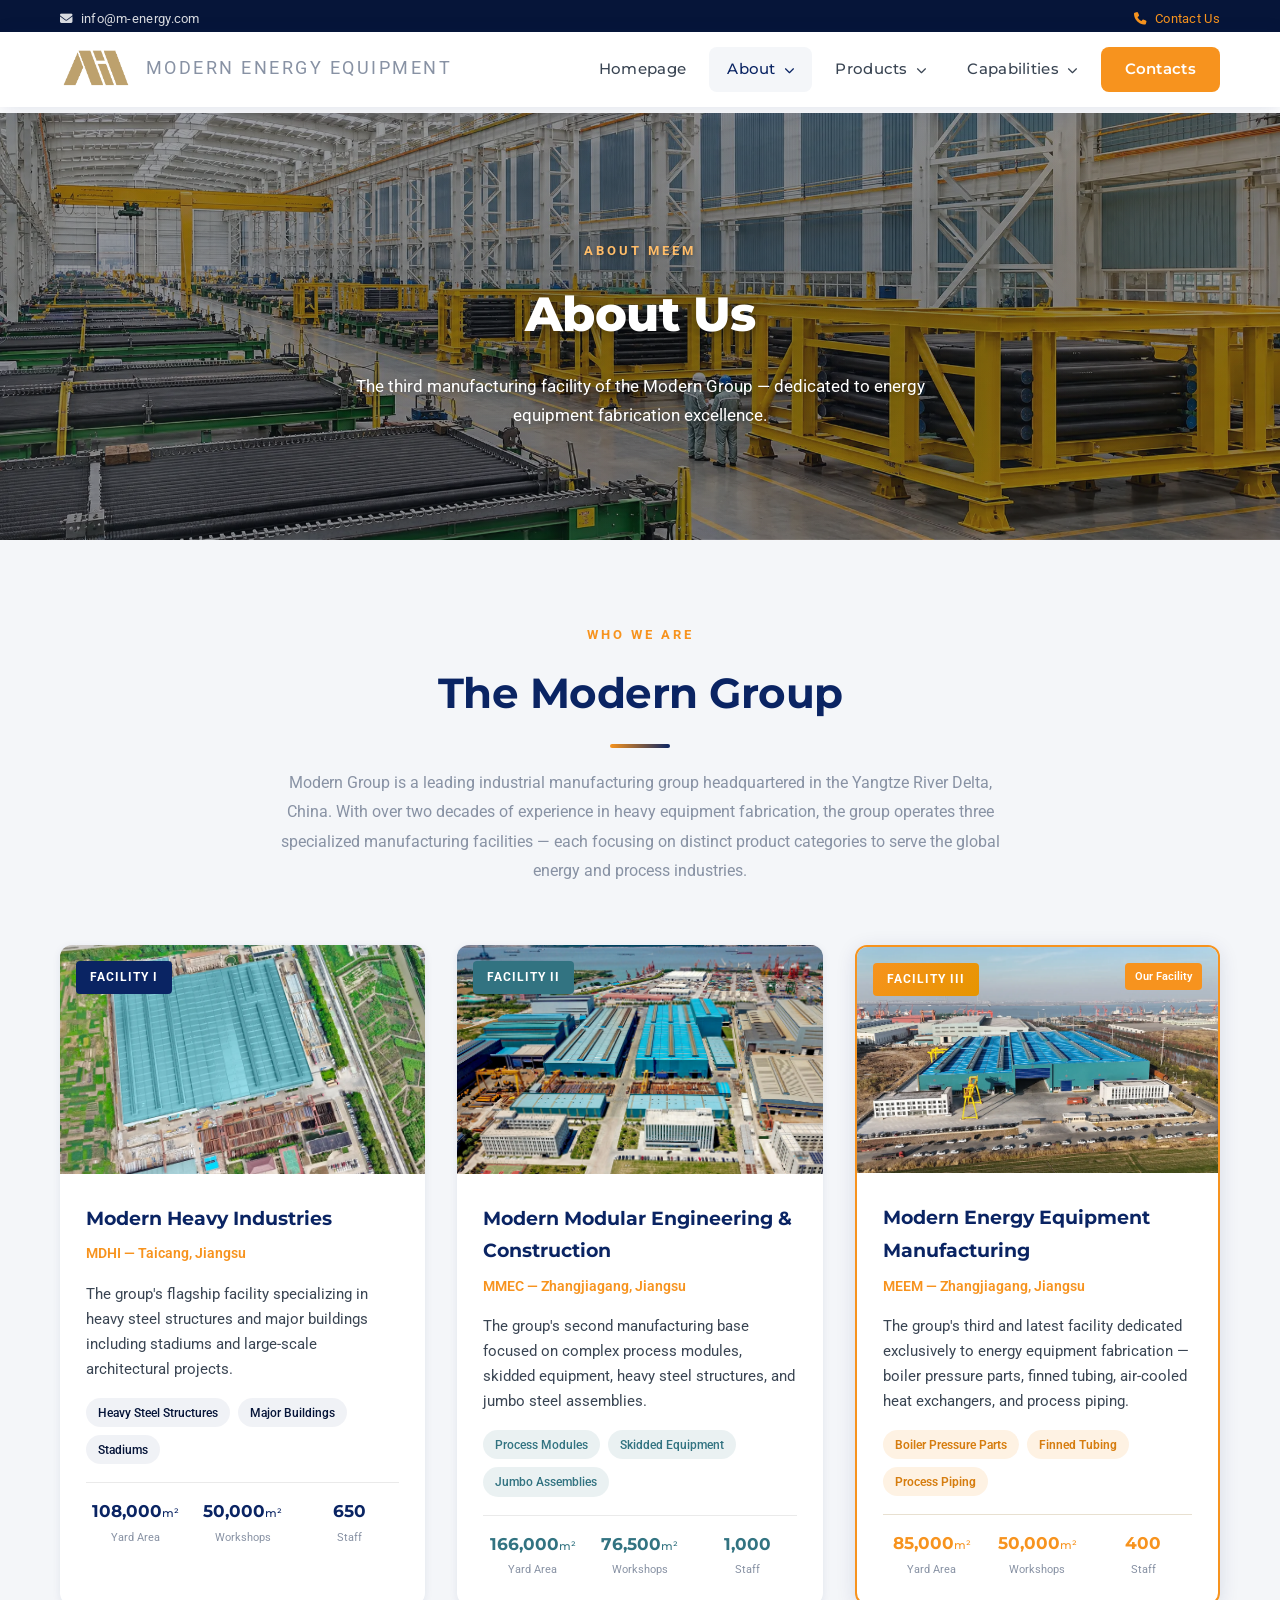
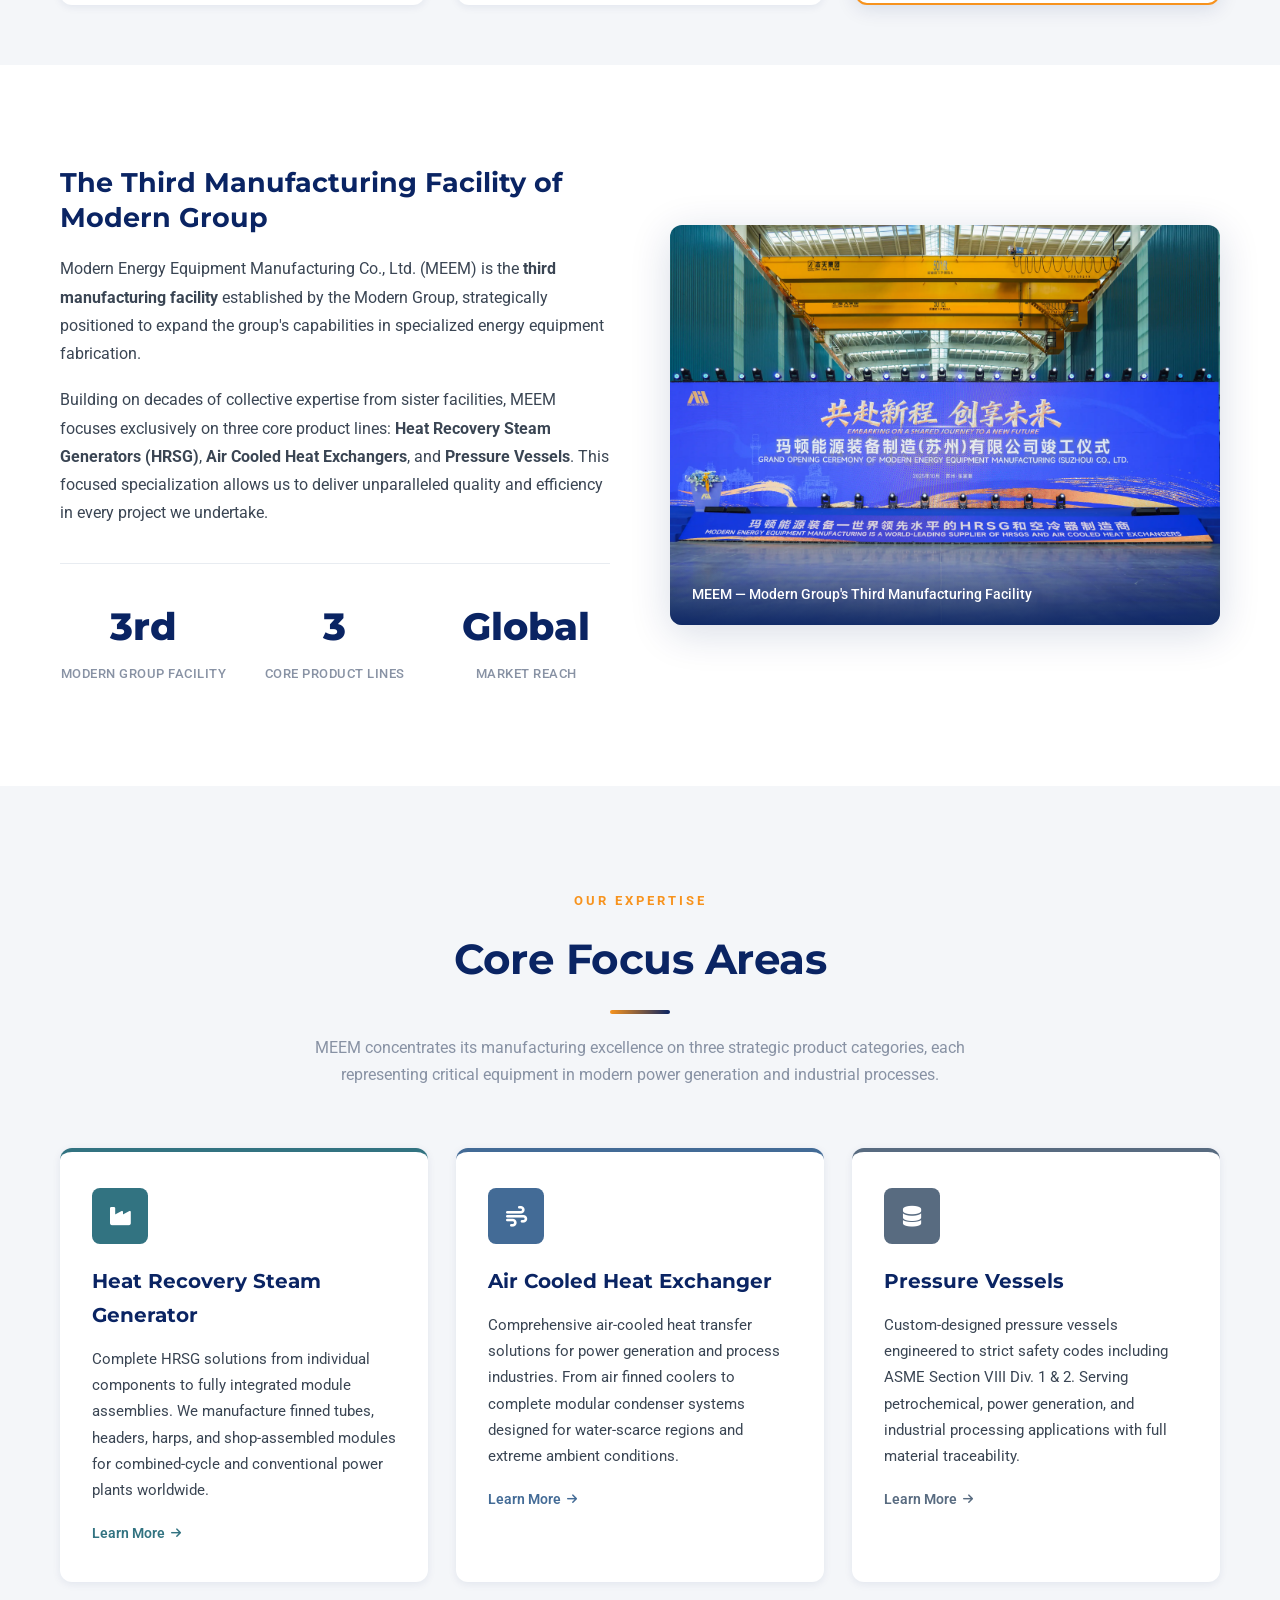
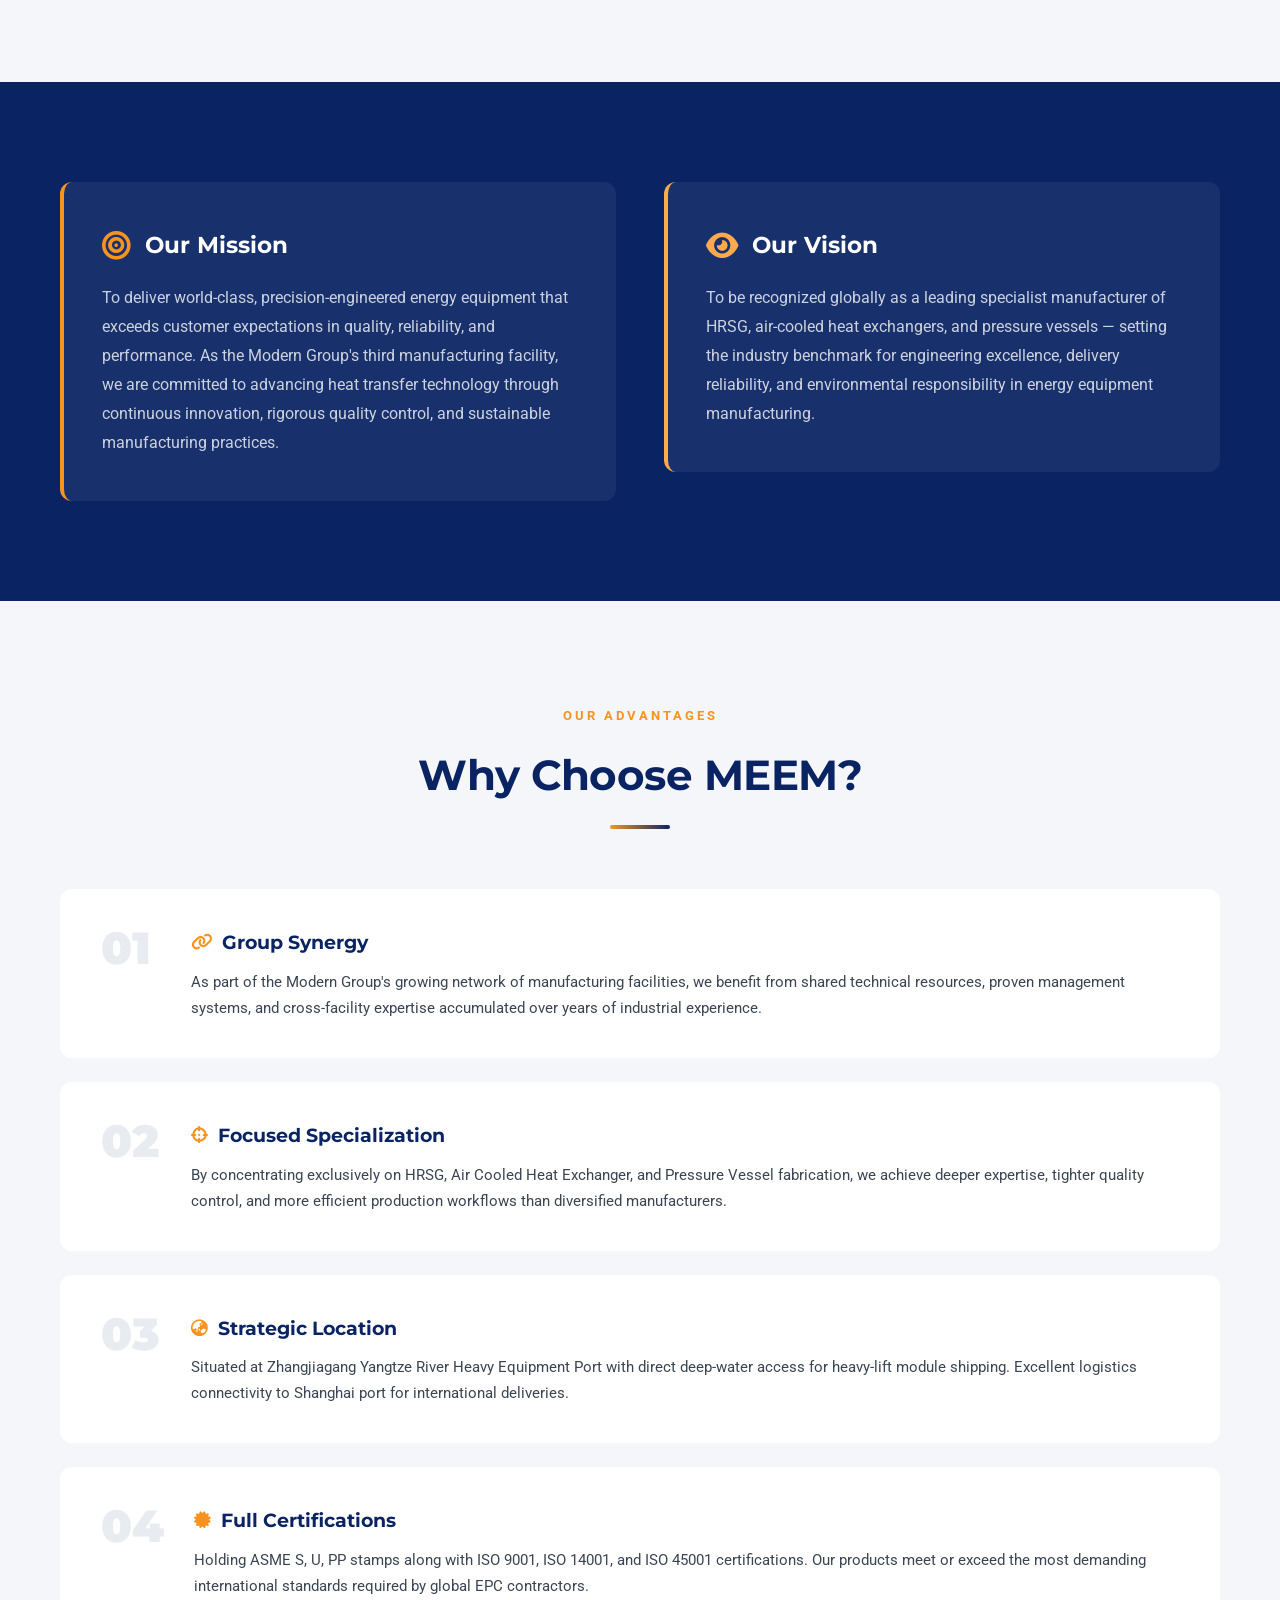
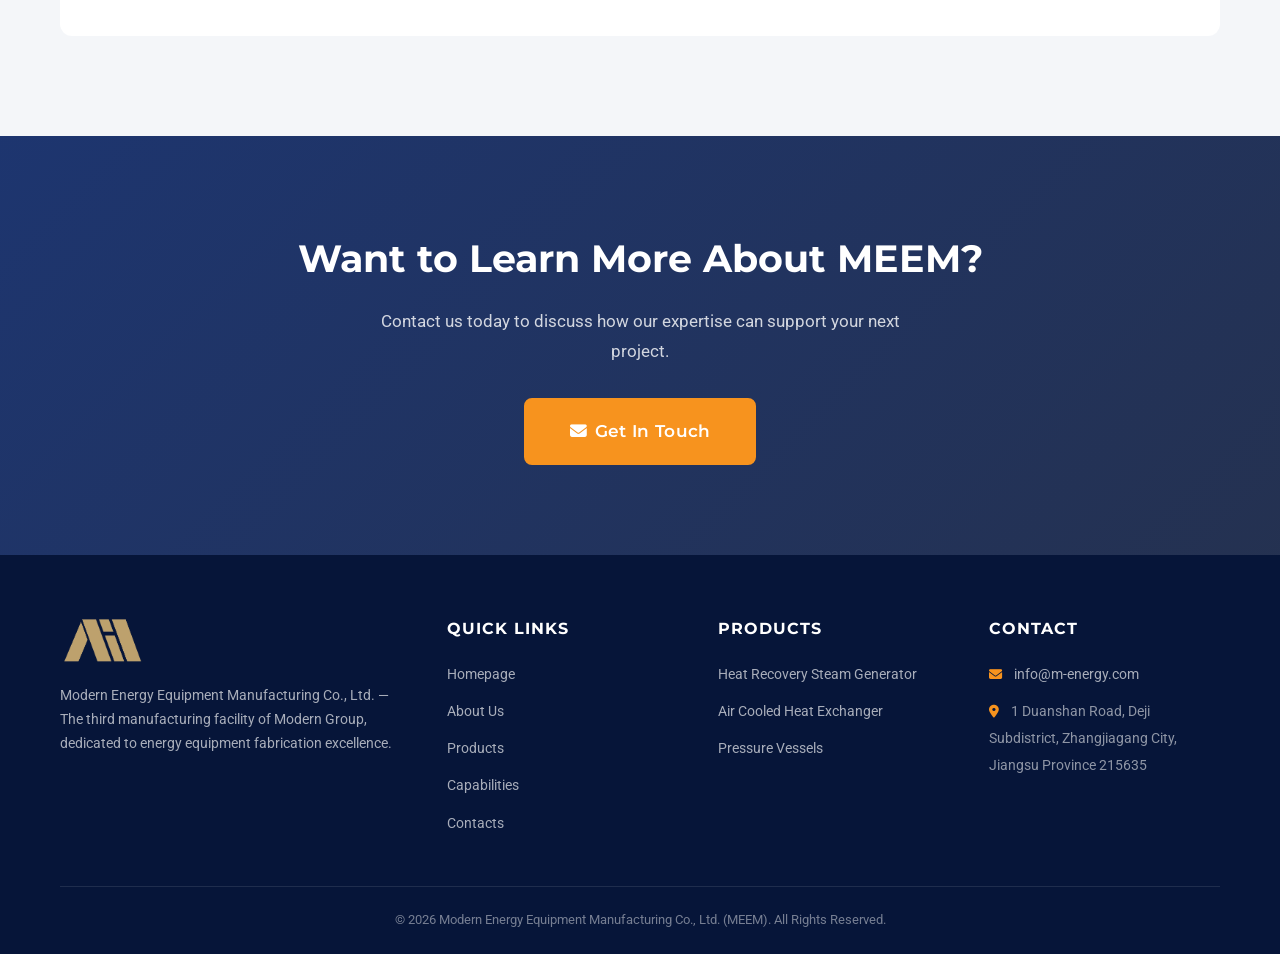
==== about-us.html @ a248146d "Order capabilities from facilities through detailing and quality to projects" ====
<!DOCTYPE html>
<html lang="en">
<head>
    <meta charset="UTF-8">
    <meta name="viewport" content="width=device-width, initial-scale=1.0">
    <title>About MEEM | Energy Equipment Manufacturer in Zhangjiagang</title>
    <meta name="description" content="Learn about MEEM, Modern Group's specialized energy equipment facility in Zhangjiagang. 85,000 m² yard, ASME certified, focused on HRSG, ACHE and pressure vessels.">
    <link rel="stylesheet" href="css/styles.css">
    <!-- Google Fonts -->
    <link href="https://fonts.googleapis.com/css2?family=Roboto:wght@300;400;500;700;900&family=Montserrat:wght@400;600;700;800&display=swap" rel="stylesheet">
    <!-- Font Awesome for icons -->
    <link rel="stylesheet" href="https://cdnjs.cloudflare.com/ajax/libs/font-awesome/6.5.1/css/all.min.css">
    <link rel="icon" type="image/png" href="images/iconlogo.png">
    <link rel="shortcut icon" type="image/png" href="images/iconlogo.png">
    <link rel="stylesheet" href="css/product-hero-backgrounds.css?v=20261022-balanced">
</head>
<body>

    <!-- ==================== TOP BAR ==================== -->
    <div class="top-bar">
        <div class="container">
            <div class="top-bar-left">
                <span><i class="fas fa-envelope"></i> info@m-energy.com</span>
            </div>
            <div class="top-bar-right">
                <a href="#contacts"><i class="fas fa-phone"></i> Contact Us</a>
            </div>
        </div>
    </div>

    <!-- ==================== NAVIGATION ==================== -->
    <header class="main-header scrolled" id="mainHeader">
        <div class="container">
            <nav class="navbar">
                <a href="index.html" class="logo">
                    <img src="images/tablogo.png" alt="MEEM Logo" class="logo-img" />
                    <span class="logo-sub">Modern Energy Equipment</span>
                </a>
                <button class="mobile-toggle" id="mobileToggle" aria-label="Toggle Menu">
                    <span></span><span></span><span></span>
                </button>
                <ul class="nav-menu" id="navMenu">
                    <li><a href="index.html">Homepage</a></li>
                    <li class="dropdown active">
                        <a href="#" class="active">About <i class="fas fa-chevron-down"></i></a>
                        <ul class="dropdown-menu">
                            <li><a href="about-us.html" style="color:var(--primary);font-weight:600;">About Us</a></li>
                            <li><a href="sustainability.html">Sustainability</a></li>
                            <li><a href="governance.html">Governance</a></li>
                        </ul>
                    </li>
                    <li class="dropdown">
                        <a href="index.html#products">Products <i class="fas fa-chevron-down"></i></a>
                        <ul class="dropdown-menu dropdown-wide">
                            <li><a href="heat-recovery.html">Heat Recovery Steam Generator</a></li>
                            <li><a href="air-cooled.html">Air Cooled Heat Exchanger</a></li>
                            <li><a href="pressure-vessels.html">Pressure Vessels</a></li>
                        </ul>
                    </li>
                    <li class="dropdown">
                        <a href="index.html#capabilities">Capabilities <i class="fas fa-chevron-down"></i></a>
                        <ul class="dropdown-menu">
                            <li><a href="facility.html">Facility &amp; Equipment</a></li>
                            <li><a href="design.html">Design &amp; Detailing</a></li>
                            <li><a href="laboratory.html">Laboratory</a></li>
                            <li><a href="certifications.html">Certifications</a></li>
                            <li><a href="project-gallery.html">Project Gallery</a></li>
                        </ul>
                    </li>
                    <li><a href="index.html#contacts" class="btn-nav-contact">Contacts</a></li>
                </ul>
            </nav>
        </div>
    </header>

    <!-- ==================== PAGE HERO BANNER ==================== -->
    <section class="page-hero product-photo-hero" style="--product-hero-image:url('../images/hero-17-about-natural.webp');margin-top:75px;background:linear-gradient(135deg, var(--primary) 0%, var(--primary-dark) 60%, #0d2b6e 100%);padding:100px 0 70px;text-align:center;position:relative;overflow:hidden;">
        <div style="position:absolute;top:-50px;right:-50px;width:300px;height:300px;border-radius:50%;background:rgba(247,147,30,0.08);filter:blur(40px);"></div>
        <div style="position:absolute;bottom:-80px;left:-40px;width:250px;height:250px;border-radius:50%;background:rgba(255,255,255,0.04);filter:blur(30px);"></div>
        <div class="container" style="position:relative;z-index:2;">
            <span style="display:inline-block;font-size:0.82rem;font-weight:700;text-transform:uppercase;letter-spacing:3px;color:var(--secondary);margin-bottom:12px;">About MEEM</span>
            <h1 style="font-family:var(--font-heading);font-size:3rem;font-weight:800;color:var(--white);letter-spacing:-0.5px;margin-bottom:16px;">About Us</h1>
            <p style="max-width:580px;margin:0 auto;font-size:1.05rem;color:rgba(255,255,255,0.75);line-height:1.7;">The third manufacturing facility of the Modern Group &mdash; dedicated to energy equipment fabrication excellence.</p>
        </div>
    </section>

    <!-- ==================== MODERN GROUP INTRODUCTION ==================== -->
    <section class="section" style="background:var(--off-white);padding:80px 0 60px;">
        <div class="container">
            <div class="section-header">
                <span class="section-tag">Who We Are</span>
                <h2>The Modern Group</h2>
                <div class="section-line"></div>
                <p style="max-width:720px;margin:0 auto;color:var(--mid-gray);font-size:1.02rem;line-height:1.8;">
                    Modern Group is a leading industrial manufacturing group headquartered in the Yangtze River Delta, China.
                    With over two decades of experience in heavy equipment fabrication, the group operates three specialized
                    manufacturing facilities &mdash; each focusing on distinct product categories to serve the global energy and
                    process industries.
                </p>
            </div>

            <!-- Three Manufacturing Facilities -->
            <div style="display:grid;grid-template-columns:repeat(auto-fit,minmax(340px,1fr));gap:32px;margin-top:48px;">
                <!-- Facility 1: MDHI -->
                <div style="background:var(--white);border-radius:var(--radius-lg);overflow:hidden;box-shadow:var(--shadow-sm);transition:var(--transition-normal);" onmouseover="this.style.transform='translateY(-6px)';this.style.boxShadow='var(--shadow-md)'" onmouseout="this.style.transform='none';this.style.boxShadow='var(--shadow-sm)'">
                    <div style="position:relative;overflow:hidden;aspect-ratio:16/10;background:#e8ecf1;">
                        <img src="images/MDHI_overview.webp" alt="MDHI Manufacturing Facility" style="width:100%;height:100%;object-fit:cover;display:block;" />
                        <div style="position:absolute;top:16px;left:16px;background:var(--primary);color:var(--white);padding:6px 14px;border-radius:var(--radius-sm);font-size:0.75rem;font-weight:700;text-transform:uppercase;letter-spacing:1px;">Facility I</div>
                    </div>
                    <div style="padding:28px 26px 24px;">
                        <h3 style="font-family:var(--font-heading);font-size:1.2rem;font-weight:700;color:var(--primary);margin-bottom:8px;">Modern Heavy Industries</h3>
                        <p style="font-size:0.85rem;color:var(--secondary);font-weight:600;margin-bottom:16px;">MDHI &mdash; Taicang, Jiangsu</p>
                        <p style="font-size:0.92rem;color:var(--dark-gray);line-height:1.7;margin-bottom:16px;">
                            The group's flagship facility specializing in heavy steel structures and major buildings
                            including stadiums and large-scale architectural projects.
                        </p>
                        <div style="display:flex;flex-wrap:wrap;gap:8px;margin-bottom:18px;">
                            <span style="background:rgba(13,43,110,0.06);color:var(--primary-dark);padding:4px 12px;border-radius:20px;font-size:0.78rem;font-weight:500;">Heavy Steel Structures</span>
                            <span style="background:rgba(13,43,110,0.06);color:var(--primary-dark);padding:4px 12px;border-radius:20px;font-size:0.78rem;font-weight:500;">Major Buildings</span>
                            <span style="background:rgba(13,43,110,0.06);color:var(--primary-dark);padding:4px 12px;border-radius:20px;font-size:0.78rem;font-weight:500;">Stadiums</span>
                        </div>
                        <div style="border-top:1px solid #eaeaea;padding-top:14px;display:grid;grid-template-columns:repeat(3,1fr);gap:8px;">
                            <div style="text-align:center;">
                                <div style="font-family:var(--font-heading);font-size:1.05rem;font-weight:700;color:var(--primary);">108,000<span style="font-size:0.7rem;font-weight:500;">m&sup2;</span></div>
                                <div style="font-size:0.7rem;color:var(--mid-gray);margin-top:2px;">Yard Area</div>
                            </div>
                            <div style="text-align:center;">
                                <div style="font-family:var(--font-heading);font-size:1.05rem;font-weight:700;color:var(--primary);">50,000<span style="font-size:0.7rem;font-weight:500;">m&sup2;</span></div>
                                <div style="font-size:0.7rem;color:var(--mid-gray);margin-top:2px;">Workshops</div>
                            </div>
                            <div style="text-align:center;">
                                <div style="font-family:var(--font-heading);font-size:1.05rem;font-weight:700;color:var(--primary);">650</div>
                                <div style="font-size:0.7rem;color:var(--mid-gray);margin-top:2px;">Staff</div>
                            </div>
                        </div>
                    </div>
                </div>

                <!-- Facility 2: MMEC -->
                <div style="background:var(--white);border-radius:var(--radius-lg);overflow:hidden;box-shadow:var(--shadow-sm);transition:var(--transition-normal);" onmouseover="this.style.transform='translateY(-6px)';this.style.boxShadow='var(--shadow-md)'" onmouseout="this.style.transform='none';this.style.boxShadow='var(--shadow-sm)'">
                    <div style="position:relative;overflow:hidden;aspect-ratio:16/10;background:#e8ecf1;">
                        <img src="images/MMEC_overview.webp" alt="MMEC Manufacturing Facility" style="width:100%;height:100%;object-fit:cover;display:block;" />
                        <div style="position:absolute;top:16px;left:16px;background:#327381;color:var(--white);padding:6px 14px;border-radius:var(--radius-sm);font-size:0.75rem;font-weight:700;text-transform:uppercase;letter-spacing:1px;">Facility II</div>
                    </div>
                    <div style="padding:28px 26px 24px;">
                        <h3 style="font-family:var(--font-heading);font-size:1.2rem;font-weight:700;color:var(--primary);margin-bottom:8px;">Modern Modular Engineering &amp; Construction</h3>
                        <p style="font-size:0.85rem;color:var(--secondary);font-weight:600;margin-bottom:16px;">MMEC &mdash; Zhangjiagang, Jiangsu</p>
                        <p style="font-size:0.92rem;color:var(--dark-gray);line-height:1.7;margin-bottom:16px;">
                            The group's second manufacturing base focused on complex process modules,
                            skidded equipment, heavy steel structures, and jumbo steel assemblies.
                        </p>
                        <div style="display:flex;flex-wrap:wrap;gap:8px;margin-bottom:18px;">
                            <span style="background:rgba(50,115,129,0.10);color:#327381;padding:4px 12px;border-radius:20px;font-size:0.78rem;font-weight:500;">Process Modules</span>
                            <span style="background:rgba(50,115,129,0.10);color:#327381;padding:4px 12px;border-radius:20px;font-size:0.78rem;font-weight:500;">Skidded Equipment</span>
                            <span style="background:rgba(50,115,129,0.10);color:#327381;padding:4px 12px;border-radius:20px;font-size:0.78rem;font-weight:500;">Jumbo Assemblies</span>
                        </div>
                        <div style="border-top:1px solid #eaeaea;padding-top:14px;display:grid;grid-template-columns:repeat(3,1fr);gap:8px;">
                            <div style="text-align:center;">
                                <div style="font-family:var(--font-heading);font-size:1.05rem;font-weight:700;color:#327381;">166,000<span style="font-size:0.7rem;font-weight:500;">m&sup2;</span></div>
                                <div style="font-size:0.7rem;color:var(--mid-gray);margin-top:2px;">Yard Area</div>
                            </div>
                            <div style="text-align:center;">
                                <div style="font-family:var(--font-heading);font-size:1.05rem;font-weight:700;color:#327381;">76,500<span style="font-size:0.7rem;font-weight:500;">m&sup2;</span></div>
                                <div style="font-size:0.7rem;color:var(--mid-gray);margin-top:2px;">Workshops</div>
                            </div>
                            <div style="text-align:center;">
                                <div style="font-family:var(--font-heading);font-size:1.05rem;font-weight:700;color:#327381;">1,000</div>
                                <div style="font-size:0.7rem;color:var(--mid-gray);margin-top:2px;">Staff</div>
                            </div>
                        </div>
                    </div>
                </div>

                <!-- Facility 3: MEEM (Current) -->
                <div style="background:var(--white);border-radius:var(--radius-lg);overflow:hidden;box-shadow:var(--shadow-md);border:2px solid var(--secondary);transition:var(--transition-normal);" onmouseover="this.style.transform='translateY(-6px)';this.style.boxShadow='var(--shadow-lg)'" onmouseout="this.style.transform='none';this.style.boxShadow='var(--shadow-md)'">
                    <div style="position:relative;overflow:hidden;aspect-ratio:16/10;background:#e8ecf1;">
                        <img src="images/MEEM_overview.webp" alt="MEEM Manufacturing Facility" style="width:100%;height:100%;object-fit:cover;display:block;" />
                        <div style="position:absolute;top:16px;left:16px;background:linear-gradient(135deg,var(--secondary),#e69500);color:var(--white);padding:6px 14px;border-radius:var(--radius-sm);font-size:0.75rem;font-weight:700;text-transform:uppercase;letter-spacing:1px;">Facility III</div>
                        <div style="position:absolute;top:16px;right:16px;background:var(--secondary);color:var(--white);padding:4px 10px;border-radius:var(--radius-sm);font-size:0.7rem;font-weight:600;">Our Facility</div>
                    </div>
                    <div style="padding:28px 26px 24px;">
                        <h3 style="font-family:var(--font-heading);font-size:1.2rem;font-weight:700;color:var(--primary);margin-bottom:8px;">Modern Energy Equipment Manufacturing</h3>
                        <p style="font-size:0.85rem;color:var(--secondary);font-weight:600;margin-bottom:16px;">MEEM &mdash; Zhangjiagang, Jiangsu</p>
                        <p style="font-size:0.92rem;color:var(--dark-gray);line-height:1.7;margin-bottom:16px;">
                            The group's third and latest facility dedicated exclusively to energy equipment
                            fabrication &mdash; boiler pressure parts, finned tubing, air-cooled heat exchangers, and process piping.
                        </p>
                        <div style="display:flex;flex-wrap:wrap;gap:8px;margin-bottom:18px;">
                            <span style="background:rgba(247,147,30,0.12);color:var(--secondary-dark);padding:4px 12px;border-radius:20px;font-size:0.78rem;font-weight:600;">Boiler Pressure Parts</span>
                            <span style="background:rgba(247,147,30,0.12);color:var(--secondary-dark);padding:4px 12px;border-radius:20px;font-size:0.78rem;font-weight:600;">Finned Tubing</span>
                            <span style="background:rgba(247,147,30,0.12);color:var(--secondary-dark);padding:4px 12px;border-radius:20px;font-size:0.78rem;font-weight:600;">Process Piping</span>
                        </div>
                        <div style="border-top:1px solid #e8e0d0;padding-top:14px;display:grid;grid-template-columns:repeat(3,1fr);gap:8px;">
                            <div style="text-align:center;">
                                <div style="font-family:var(--font-heading);font-size:1.05rem;font-weight:700;color:var(--secondary);">85,000<span style="font-size:0.7rem;font-weight:500;">m&sup2;</span></div>
                                <div style="font-size:0.7rem;color:var(--mid-gray);margin-top:2px;">Yard Area</div>
                            </div>
                            <div style="text-align:center;">
                                <div style="font-family:var(--font-heading);font-size:1.05rem;font-weight:700;color:var(--secondary);">50,000<span style="font-size:0.7rem;font-weight:500;">m&sup2;</span></div>
                                <div style="font-size:0.7rem;color:var(--mid-gray);margin-top:2px;">Workshops</div>
                            </div>
                            <div style="text-align:center;">
                                <div style="font-family:var(--font-heading);font-size:1.05rem;font-weight:700;color:var(--secondary);">400</div>
                                <div style="font-size:0.7rem;color:var(--mid-gray);margin-top:2px;">Staff</div>
                            </div>
                        </div>
                    </div>
                </div>
            </div>
        </div>
    </section>

    <!-- ==================== COMPANY OVERVIEW ==================== -->
    <section class="section" style="background:var(--white);">
        <div class="container">
            <div class="about-grid">
                <div class="about-content">
                    <h3>The Third Manufacturing Facility of Modern Group</h3>
                    <p>
                        Modern Energy Equipment Manufacturing Co., Ltd. (MEEM) is the <strong>third manufacturing facility</strong>
                        established by the Modern Group, strategically positioned to expand the group's capabilities in
                        specialized energy equipment fabrication.
                    </p>
                    <p>
                        Building on decades of collective expertise from sister facilities, MEEM focuses exclusively on
                        three core product lines: <strong>Heat Recovery Steam Generators (HRSG)</strong>,
                        <strong>Air Cooled Heat Exchangers</strong>, and <strong>Pressure Vessels</strong>.
                        This focused specialization allows us to deliver unparalleled quality and efficiency in every project we undertake.
                    </p>
                    <div class="about-stats">
                        <div class="stat-item">
                            <span class="stat-number">3rd</span>
                            <span class="stat-label">Modern Group Facility</span>
                        </div>
                        <div class="stat-item">
                            <span class="stat-number">3</span>
                            <span class="stat-label">Core Product Lines</span>
                        </div>
                        <div class="stat-item">
                            <span class="stat-number">Global</span>
                            <span class="stat-label">Market Reach</span>
                        </div>
                    </div>
                </div>
                <div class="about-image">
                    <div class="image-frame">
                        <img src="images/meem_inception.webp" alt="MEEM Manufacturing Facility" />
                        <div class="image-caption">MEEM &mdash; Modern Group's Third Manufacturing Facility</div>
                    </div>
                </div>
            </div>
        </div>
    </section>

    <!-- ==================== CORE FOCUS AREAS ==================== -->
    <section class="section" style="background:var(--off-white);">
        <div class="container">
            <div class="section-header">
                <span class="section-tag">Our Expertise</span>
                <h2>Core Focus Areas</h2>
                <div class="section-line"></div>
                <p style="max-width:650px;margin:0 auto;color:var(--mid-gray);font-size:1rem;line-height:1.7;">
                    MEEM concentrates its manufacturing excellence on three strategic product categories,
                    each representing critical equipment in modern power generation and industrial processes.
                </p>
            </div>
            <div style="display:grid;grid-template-columns:repeat(auto-fit,minmax(320px,1fr));gap:28px;">
                <!-- HRSG -->
                <div style="background:var(--white);border-radius:var(--radius-lg);padding:36px 32px;border-top:4px solid #327381;box-shadow:var(--shadow-sm);transition:var(--transition-normal);" onmouseover="this.style.transform='translateY(-4px)';this.style.boxShadow='var(--shadow-md)'" onmouseout="this.style.transform='none';this.style.boxShadow='var(--shadow-sm)'">
                    <div style="width:56px;height:56px;background:#327381;border-radius:var(--radius-md);display:flex;align-items:center;justify-content:center;margin-bottom:20px;">
                        <i class="fas fa-industry" style="color:var(--white);font-size:1.3rem;"></i>
                    </div>
                    <h3 style="font-family:var(--font-heading);font-size:1.25rem;font-weight:700;color:var(--primary);margin-bottom:14px;">Heat Recovery Steam Generator</h3>
                    <p style="font-size:0.93rem;color:var(--dark-gray);line-height:1.75;margin-bottom:16px;">
                        Complete HRSG solutions from individual components to fully integrated module assemblies.
                        We manufacture finned tubes, headers, harps, and shop-assembled modules for combined-cycle
                        and conventional power plants worldwide.
                    </p>
                    <a href="heat-recovery.html" style="display:inline-flex;align-items:center;gap:6px;font-size:0.88rem;font-weight:600;color:#327381;">
                        Learn More <i class="fas fa-arrow-right" style="font-size:0.72rem;"></i>
                    </a>
                </div>
                <!-- Air Cooled Heat Exchanger -->
                <div style="background:var(--white);border-radius:var(--radius-lg);padding:36px 32px;border-top:4px solid #436b96;box-shadow:var(--shadow-sm);transition:var(--transition-normal);" onmouseover="this.style.transform='translateY(-4px)';this.style.boxShadow='var(--shadow-md)'" onmouseout="this.style.transform='none';this.style.boxShadow='var(--shadow-sm)'">
                    <div style="width:56px;height:56px;background:#436b96;border-radius:var(--radius-md);display:flex;align-items:center;justify-content:center;margin-bottom:20px;">
                        <i class="fas fa-wind" style="color:var(--white);font-size:1.3rem;"></i>
                    </div>
                    <h3 style="font-family:var(--font-heading);font-size:1.25rem;font-weight:700;color:var(--primary);margin-bottom:14px;">Air Cooled Heat Exchanger</h3>
                    <p style="font-size:0.93rem;color:var(--dark-gray);line-height:1.75;margin-bottom:16px;">
                        Comprehensive air-cooled heat transfer solutions for power generation and process industries.
                        From air finned coolers to complete modular condenser systems designed for water-scarce regions
                        and extreme ambient conditions.
                    </p>
                    <a href="air-cooled.html" style="display:inline-flex;align-items:center;gap:6px;font-size:0.88rem;font-weight:600;color:#436b96;">
                        Learn More <i class="fas fa-arrow-right" style="font-size:0.72rem;"></i>
                    </a>
                </div>
                <!-- Pressure Vessels -->
                <div style="background:var(--white);border-radius:var(--radius-lg);padding:36px 32px;border-top:4px solid #586b80;box-shadow:var(--shadow-sm);transition:var(--transition-normal);" onmouseover="this.style.transform='translateY(-4px)';this.style.boxShadow='var(--shadow-md)'" onmouseout="this.style.transform='none';this.style.boxShadow='var(--shadow-sm)'">
                    <div style="width:56px;height:56px;background:#586b80;border-radius:var(--radius-md);display:flex;align-items:center;justify-content:center;margin-bottom:20px;">
                        <i class="fas fa-database" style="color:var(--white);font-size:1.3rem;"></i>
                    </div>
                    <h3 style="font-family:var(--font-heading);font-size:1.25rem;font-weight:700;color:var(--primary);margin-bottom:14px;">Pressure Vessels</h3>
                    <p style="font-size:0.93rem;color:var(--dark-gray);line-height:1.75;margin-bottom:16px;">
                        Custom-designed pressure vessels engineered to strict safety codes including ASME Section VIII Div. 1 &amp; 2.
                        Serving petrochemical, power generation, and industrial processing applications with full material traceability.
                    </p>
                    <a href="pressure-vessels.html" style="display:inline-flex;align-items:center;gap:6px;font-size:0.88rem;font-weight:600;color:#586b80;">
                        Learn More <i class="fas fa-arrow-right" style="font-size:0.72rem;"></i>
                    </a>
                </div>
            </div>
        </div>
    </section>

    <!-- ==================== MISSION & VISION ==================== -->
    <section class="section" style="background:var(--primary);color:var(--white);">
        <div class="container">
            <div style="display:grid;grid-template-columns:1fr 1fr;gap:48px;align-items:start;">
                <div style="padding:44px 38px;background:rgba(255,255,255,0.06);border-radius:var(--radius-lg);border-left:4px solid var(--secondary);">
                    <div style="display:flex;align-items:center;gap:14px;margin-bottom:18px;">
                        <i class="fas fa-bullseye" style="color:var(--secondary);font-size:1.8rem;"></i>
                        <h3 style="font-family:var(--font-heading);font-size:1.45rem;font-weight:700;color:var(--white);">Our Mission</h3>
                    </div>
                    <p style="font-size:0.98rem;color:rgba(255,255,255,0.78);line-height:1.85;">
                        To deliver world-class, precision-engineered energy equipment that exceeds customer expectations
                        in quality, reliability, and performance. As the Modern Group's third manufacturing facility,
                        we are committed to advancing heat transfer technology through continuous innovation,
                        rigorous quality control, and sustainable manufacturing practices.
                    </p>
                </div>
                <div style="padding:44px 38px;background:rgba(255,255,255,0.06);border-radius:var(--radius-lg);border-left:4px solid var(--secondary-light);">
                    <div style="display:flex;align-items:center;gap:14px;margin-bottom:18px;">
                        <i class="fas fa-eye" style="color:var(--secondary-light);font-size:1.8rem;"></i>
                        <h3 style="font-family:var(--font-heading);font-size:1.45rem;font-weight:700;color:var(--white);">Our Vision</h3>
                    </div>
                    <p style="font-size:0.98rem;color:rgba(255,255,255,0.78);line-height:1.85;">
                        To be recognized globally as a leading specialist manufacturer of HRSG, air-cooled heat exchangers,
                        and pressure vessels &mdash; setting the industry benchmark for engineering excellence, delivery reliability,
                        and environmental responsibility in energy equipment manufacturing.
                    </p>
                </div>
            </div>
        </div>
    </section>

    <!-- ==================== WHY CHOOSE MEEM ==================== -->
    <section class="section" style="background:var(--off-white);">
        <div class="container">
            <div class="section-header">
                <span class="section-tag">Our Advantages</span>
                <h2>Why Choose MEEM?</h2>
                <div class="section-line"></div>
            </div>
            <div class="capabilities-grid">
                <div class="capability-item">
                    <div class="cap-number">01</div>
                    <div class="cap-content">
                        <h3><i class="fas fa-link"></i> Group Synergy</h3>
                        <p>As part of the Modern Group's growing network of manufacturing facilities, we benefit from shared technical resources, proven management systems, and cross-facility expertise accumulated over years of industrial experience.</p>
                    </div>
                </div>
                <div class="capability-item">
                    <div class="cap-number">02</div>
                    <div class="cap-content">
                        <h3><i class="fas fa-crosshairs"></i> Focused Specialization</h3>
                        <p>By concentrating exclusively on HRSG, Air Cooled Heat Exchanger, and Pressure Vessel fabrication, we achieve deeper expertise, tighter quality control, and more efficient production workflows than diversified manufacturers.</p>
                    </div>
                </div>
                <div class="capability-item">
                    <div class="cap-number">03</div>
                    <div class="cap-content">
                        <h3><i class="fas fa-globe-asia"></i> Strategic Location</h3>
                        <p>Situated at Zhangjiagang Yangtze River Heavy Equipment Port with direct deep-water access for heavy-lift module shipping. Excellent logistics connectivity to Shanghai port for international deliveries.</p>
                    </div>
                </div>
                <div class="capability-item">
                    <div class="cap-number">04</div>
                    <div class="cap-content">
                        <h3><i class="fas fa-certificate"></i> Full Certifications</h3>
                        <p>Holding ASME S, U, PP stamps along with ISO 9001, ISO 14001, and ISO 45001 certifications. Our products meet or exceed the most demanding international standards required by global EPC contractors.</p>
                    </div>
                </div>
            </div>
        </div>
    </section>

    <!-- ==================== CTA BANNER ==================== -->
    <section class="cta-banner">
        <div class="container">
            <div class="cta-content">
                <h2>Want to Learn More About MEEM?</h2>
                <p>Contact us today to discuss how our expertise can support your next project.</p>
                <a href="mailto:info@m-energy.com" class="btn btn-primary btn-large">
                    <i class="fas fa-envelope"></i> Get In Touch
                </a>
            </div>
        </div>
    </section>

    <!-- ==================== FOOTER ==================== -->
    <footer class="main-footer">
        <div class="container">
            <div class="footer-grid">
                <div class="footer-col footer-about">
                    <img src="images/tablogo.png" alt="MEEM Logo" class="footer-logo" />
                    <p>Modern Energy Equipment Manufacturing Co., Ltd. &mdash; The third manufacturing facility of Modern Group, dedicated to energy equipment fabrication excellence.</p>
                </div>
                <div class="footer-col">
                    <h4>Quick Links</h4>
                    <ul>
                        <li><a href="index.html">Homepage</a></li>
                        <li><a href="about-us.html">About Us</a></li>
                        <li><a href="index.html#products">Products</a></li>
                        <li><a href="index.html#capabilities">Capabilities</a></li>
                        <li><a href="index.html#contacts">Contacts</a></li>
                    </ul>
                </div>
                <div class="footer-col">
                    <h4>Products</h4>
                    <ul>
                        <li><a href="heat-recovery.html">Heat Recovery Steam Generator</a></li>
                        <li><a href="air-cooled.html">Air Cooled Heat Exchanger</a></li>
                        <li><a href="pressure-vessels.html">Pressure Vessels</a></li>
                    </ul>
                </div>
                <div class="footer-col">
                    <h4>Contact</h4>
                    <ul>
                        <li><i class="fas fa-envelope"></i> <a href="mailto:info@m-energy.com">info@m-energy.com</a></li>
                        <li><i class="fas fa-map-marker-alt"></i> <span>1 Duanshan Road, Deji Subdistrict, Zhangjiagang City, Jiangsu Province 215635</span></li>
                    </ul>
                </div>
            </div>
            <div class="footer-bottom">
                <p>&copy; 2026 Modern Energy Equipment Manufacturing Co., Ltd. (MEEM). All Rights Reserved.</p>
            </div>
        </div>
    </footer>

    <!-- Back to Top Button -->
    <button class="back-to-top" id="backToTop" aria-label="Back to Top"><i class="fas fa-chevron-up"></i></button>
    <script src="script.js"></script>
</body>
</html>
---- css/styles.css ----
/* ================================================
   MEEM Website - Main Stylesheet
   Modern Energy Equipment Manufacturing Co., Ltd.
   ================================================ */

/* ---------- CSS Variables ---------- */
:root {
    /* Primary Colors - Deep Industrial Blue */
    --primary: #0a2463;
    --primary-dark: #061539;
    --primary-light: #1e3a7a;
    --primary-accent: #3e5898;

    /* Secondary Colors */
    --secondary: #f7931e;      /* Orange accent (industrial) */
    --secondary-dark: #d67d0f;
    --secondary-light: #ffa94d;

    /* Neutral Colors */
    --white: #ffffff;
    --off-white: #f4f6f9;
    --light-gray: #e8ecf1;
    --mid-gray: #8892a4;
    --dark-gray: #3a4553;
    --near-black: #1a1f2c;

    /* Functional Colors */
    --success: #28a745;
    --error: #dc3545;

    /* Typography */
    --font-primary: 'Roboto', sans-serif;
    --font-heading: 'Montserrat', sans-serif;

    /* Spacing */
    --section-padding: 100px 0;
    --container-width: 1200px;

    /* Transitions */
    --transition-fast: 0.2s ease;
    --transition-normal: 0.3s ease;
    --transition-slow: 0.5s ease;

    /* Shadows */
    --shadow-sm: 0 2px 8px rgba(10,36,99,0.08);
    --shadow-md: 0 4px 20px rgba(10,36,99,0.12);
    --shadow-lg: 0 8px 40px rgba(10,36,99,0.16);
    --shadow-xl: 0 12px 60px rgba(0,0,0,0.2);

    /* Border Radius */
    --radius-sm: 4px;
    --radius-md: 8px;
    --radius-lg: 12px;
    --radius-xl: 20px;
}

/* ---------- Reset & Base ---------- */
*,
*::before,
*::after {
    margin: 0;
    padding: 0;
    box-sizing: border-box;
}

html {
    scroll-behavior: smooth;
    font-size: 16px;
}

body {
    font-family: var(--font-primary);
    color: var(--dark-gray);
    background-color: var(--white);
    line-height: 1.7;
    overflow-x: hidden;
}

img {
    max-width: 100%;
    height: auto;
    display: block;
}

a {
    text-decoration: none;
    color: inherit;
    transition: var(--transition-fast);
}

ul { list-style: none; }

.container {
    max-width: var(--container-width);
    margin: 0 auto;
    padding: 0 20px;
}

.section {
    padding: var(--section-padding);
}

/* ---------- Top Bar ---------- */
.top-bar {
    background: var(--primary-dark);
    color: rgba(255,255,255,0.85);
    font-size: 0.82rem;
    padding: 8px 0;
    letter-spacing: 0.3px;
}

.top-bar .container {
    display: flex;
    justify-content: space-between;
    align-items: center;
}

.top-bar a {
    color: var(--secondary);
}
.top-bar a:hover { color: var(--secondary-light); }

.top-bar i { margin-right: 5px; font-size: 0.78rem; }

/* ---------- Header / Navigation ---------- */
.main-header {
    position: fixed;
    top: 32px; /* top bar height */
    left: 0;
    width: 100%;
    z-index: 1000;
    background: var(--white);
    box-shadow: var(--shadow-md);
    transition: var(--transition-normal);
}

.main-header.scrolled {
    background: var(--white);
    box-shadow: var(--shadow-md);
    top: 0;
}

.navbar {
    display: flex;
    align-items: center;
    justify-content: space-between;
    height: 75px;
}

/* Logo */
.logo {
    display: flex;
    flex-direction: row;
    align-items: center;
    gap: 12px;
    text-decoration: none;
    z-index: 1001;
}

.logo-text {
    font-family: var(--font-heading);
    font-size: 1.8rem;
    font-weight: 800;
    color: var(--primary);
    letter-spacing: 3px;
    transition: var(--transition-normal);
}

/* Logo Image */
.logo-img {
    height: 46px;
    width: auto;
    object-fit: contain;
    transition: var(--transition-normal);
}

.main-header.scrolled .logo-img {
    filter: none;
}

.logo-sub {
    font-size: 1.1rem;
    color:var(--mid-gray);
    text-transform: uppercase;
    letter-spacing: 2.5px;
    margin-top: -2px;
    transition: var(--transition-normal);
}

.main-header.scrolled .logo-text {
    color: var(--primary);
}
.main-header.scrolled .logo-sub {
    color: var(--mid-gray);
}

/* Nav Menu */
.nav-menu {
    display: flex;
    align-items: center;
    gap: 5px;
}

.nav-menu > li > a {
    display: block;
    padding: 10px 18px;
    font-size: 0.92rem;
    font-weight: 500;
    color: var(--dark-gray);
    border-radius: var(--radius-md);
    transition: var(--transition-fast);
    position: relative;
    font-family: var(--font-heading);
    letter-spacing: 0.3px;
}

.nav-menu > li > a:hover,
.nav-menu > li > a.active {
    color: var(--primary);
    background: var(--off-white);
}

.main-header.scrolled .nav-menu > li > a {
    color: var(--dark-gray);
}
.main-header.scrolled .nav-menu > li > a:hover,
.main-header.scrolled .nav-menu > li > a.active {
    color: var(--primary);
    background: var(--off-white);
}

.nav-menu > li > a i {
    font-size: 0.65rem;
    margin-left: 4px;
    transition: var(--transition-fast);
}

/* Dropdown */
.dropdown {
    position: relative;
}

.dropdown-menu {
    position: absolute;
    top: 100%;
    left: 0;
    min-width: 260px;
    background: var(--white);
    box-shadow: var(--shadow-lg);
    border-radius: var(--radius-md);
    padding: 10px 0;
    opacity: 0;
    visibility: hidden;
    transform: translateY(10px);
    transition: var(--transition-normal);
    z-index: 999;
}

.dropdown-wide {
    min-width: 340px;
}

.dropdown:hover .dropdown-menu {
    opacity: 1;
    visibility: visible;
    transform: translateY(0);
}

.dropdown:hover > a i {
    transform: rotate(180deg);
}

.dropdown-menu li a {
    display: block;
    padding: 10px 22px;
    font-size: 0.87rem;
    color: var(--dark-gray);
    transition: var(--transition-fast);
    border-left: 3px solid transparent;
}

.dropdown-menu li a:hover {
    color: var(--primary);
    background: var(--off-white);
    border-left-color: var(--secondary);
    padding-left: 26px;
}

.btn-nav-contact {
    background: var(--secondary) !important;
    color: var(--white) !important;
    border-radius: var(--radius-md) !important;
    font-weight: 600 !important;
    padding: 10px 24px !important;
}

.btn-nav-contact:hover {
    background: var(--secondary-dark) !important;
}

.main-header.scrolled .btn-nav-contact {
    color: var(--white) !important;
}

/* Mobile Toggle */
.mobile-toggle {
    display: none;
    flex-direction: column;
    gap: 5px;
    background: none;
    border: none;
    cursor: pointer;
    padding: 8px;
    z-index: 1001;
}

.mobile-toggle span {
    width: 26px;
    height: 3px;
    background: var(--white);
    border-radius: 2px;
    transition: var(--transition-fast);
}

.main-header.scrolled .mobile-toggle span {
    background: var(--primary);
}

/* ---------- Hero Section ---------- */
.hero {
    position: relative;
    min-height: 100vh;
    display: flex;
    align-items: center;
    justify-content: center;
    background-image: url(../images/factory_visual.webp);
    background-size: cover;
    background-position: center center;
    background-attachment: fixed;
    margin-top: 32px; /* offset for top bar */
}

.hero-overlay {
    position: absolute;
    inset: 0;
    background: linear-gradient(
        135deg,
        rgba(10, 36, 99, 0.70) 0%,
        rgba(6, 21, 57, 0.58) 40%,
        rgba(10, 36, 99, 0.46) 100%
    );
    z-index: 1;
}

.hero-content {
    position: relative;
    z-index: 2;
    padding-top: 90px;
}

.hero-text {
    max-width: 720px;
    animation: fadeInUp 1s ease forwards;
}

.hero-tagline {
    display: inline-block;
    font-size: 0.88rem;
    font-weight: 600;
    color: var(--secondary);
    text-transform: uppercase;
    letter-spacing: 3px;
    margin-bottom: 18px;
    border-left: 3px solid var(--secondary);
    padding-left: 15px;
}

.hero h1 {
    font-family: var(--font-heading);
    font-size: 3.4rem;
    font-weight: 800;
    color: var(--white);
    line-height: 1.15;
    margin-bottom: 25px;
    letter-spacing: -0.5px;
}

.hero h1 .highlight {
    color: var(--secondary);
}

.hero-description {
    font-size: 1.08rem;
    color: rgba(255,255,255,0.82);
    margin-bottom: 35px;
    line-height: 1.8;
    max-width: 600px;
}

.hero-buttons {
    display: flex;
    gap: 16px;
    flex-wrap: wrap;
}

/* Buttons */
.btn {
    display: inline-flex;
    align-items: center;
    gap: 8px;
    padding: 14px 34px;
    font-size: 0.95rem;
    font-weight: 600;
    font-family: var(--font-heading);
    border-radius: var(--radius-md);
    cursor: pointer;
    transition: var(--transition-normal);
    border: 2px solid transparent;
    letter-spacing: 0.3px;
}

.btn-primary {
    background: var(--secondary);
    color: var(--white);
    border-color: var(--secondary);
}

.btn-primary:hover {
    background: var(--secondary-dark);
    border-color: var(--secondary-dark);
    transform: translateY(-2px);
    box-shadow: 0 6px 25px rgba(247,147,30,0.35);
}

.btn-outline {
    background: transparent;
    color: var(--white);
    border-color: rgba(255,255,255,0.45);
}

.btn-outline:hover {
    background: var(--white);
    color: var(--primary);
    border-color: var(--white);
    transform: translateY(-2px);
}

.btn-large {
    padding: 17px 44px;
    font-size: 1.05rem;
}

.btn-full {
    width: 100%;
    justify-content: center;
}

/* Hero Scroll Indicator */
.hero-scroll-indicator {
    position: absolute;
    bottom: 30px;
    left: 50%;
    transform: translateX(-50%);
    z-index: 2;
    animation: bounce 2s infinite;
}

.hero-scroll-indicator a {
    width: 42px;
    height: 42px;
    display: flex;
    align-items: center;
    justify-content: center;
    border: 2px solid rgba(255,255,255,0.4);
    border-radius: 50%;
    color: rgba(255,255,255,0.7);
    font-size: 0.9rem;
}

.hero-scroll-indicator a:hover {
    border-color: var(--secondary);
    color: var(--secondary);
}

/* ---------- Section Headers ---------- */
.section-header {
    text-align: center;
    margin-bottom: 60px;
}

.section-header.light {
    color: var(--white);
}

.section-tag {
    display: inline-block;
    font-size: 0.82rem;
    font-weight: 700;
    text-transform: uppercase;
    letter-spacing: 3px;
    color: var(--secondary);
    margin-bottom: 12px;
}

.section-header.light .section-tag {
    color: var(--secondary-light);
}

.section-header h2 {
    font-family: var(--font-heading);
    font-size: 2.6rem;
    font-weight: 700;
    color: var(--primary);
    margin-bottom: 15px;
    letter-spacing: -0.5px;
}

.section-header.light h2 {
    color: var(--white);
}

.section-line {
    width: 60px;
    height: 4px;
    background: linear-gradient(to right, var(--secondary), var(--primary));
    margin: 0 auto 20px;
    border-radius: 2px;
}

.section-desc {
    max-width: 650px;
    margin: 0 auto;
    color: rgba(255,255,255,0.8);
    font-size: 1.05rem;
    line-height: 1.7;
}

/* ---------- About Intro Section ---------- */
.about-intro {
    background: var(--white);
}

.about-grid {
    display: grid;
    grid-template-columns: 1fr 1fr;
    gap: 60px;
    align-items: center;
}

.about-content h3 {
    font-family: var(--font-heading);
    font-size: 1.7rem;
    color: var(--primary);
    margin-bottom: 20px;
    line-height: 1.3;
}

.about-content p {
    font-size: 0.98rem;
    color: var(--dark-gray);
    margin-bottom: 18px;
    line-height: 1.8;
}

.about-stats {
    display: grid;
    grid-template-columns: repeat(3, 1fr);
    gap: 24px;
    margin-top: 35px;
    padding-top: 30px;
    border-top: 1px solid var(--light-gray);
}

.stat-item {
    text-align: center;
}

.stat-number {
    display: block;
    font-family: var(--font-heading);
    font-size: 2.4rem;
    font-weight: 800;
    color: var(--primary);
}

.stat-label {
    font-size: 0.83rem;
    color: var(--mid-gray);
    font-weight: 500;
    text-transform: uppercase;
    letter-spacing: 0.5px;
}

/* Image Frame */
.image-frame {
    position: relative;
    border-radius: var(--radius-lg);
    overflow: hidden;
    box-shadow: var(--shadow-lg);
}

.image-frame img {
    width: 100%;
    height: 400px;
    object-fit: cover;
    transition: var(--transition-slow);
}

.image-frame:hover img {
    transform: scale(1.04);
}

/* Vessel overview image — preserve 16:9 aspect ratio */
.vessel-overview-image .image-frame {
    aspect-ratio: 16 / 9;
    max-height: 520px;
}

.vessel-overview-image .image-frame img {
    height: 100%;
    object-fit: cover;
    object-position: center;
}

.image-caption {
    position: absolute;
    bottom: 0;
    left: 0;
    right: 0;
    background: linear-gradient(transparent, rgba(10,36,99,0.9));
    color: var(--white);
    padding: 18px 22px;
    font-size: 0.9rem;
    font-weight: 500;
}

/* ---------- Products Section - Light Theme (Alternating Layout) ---------- */
.products-grid-alt {
    display: -webkit-box;
    display: -webkit-flex;
    display: flex;
    -webkit-flex-direction: column;
            flex-direction: column;
}

.products-grid-alt .alt-card {
    /* Use margin instead of flex gap for broader Edge compatibility */
    margin-bottom: 48px;
}

.products-grid-alt .alt-card:last-child {
    margin-bottom: 0;
}

/* Each product row */
.alt-card {
    display: -ms-grid;
    display: grid;
    -ms-grid-columns: 1fr 40px 1.15fr;
    grid-template-columns: 1fr 1.15fr;
    gap: 40px;
    align-items: center;
    background: var(--white);
    border-radius: var(--radius-xl);
    padding: 36px 40px;
    box-shadow: var(--shadow-sm);
    border: 1px solid rgba(10,36,99,0.05);
    transition: var(--transition-normal);
    position: relative;
    overflow: hidden;
    /* Critical fix: prevent grid items from overflowing */
    min-width: 0;
}

/* IE/Edge legacy grid gap fallback via margins */
.alt-card > *:nth-child(1) {
    -ms-grid-column: 1;
}
.alt-card > *:nth-child(2) {
    -ms-grid-column: 3;
}

.alt-card:hover {
    box-shadow: var(--shadow-md);
    transform: translateY(-3px);
}

/* Reverse layout for even items (image on right) */
.alt-card-reverse {
    -ms-grid-columns: 1.15fr 40px 1fr;
    grid-template-columns: 1.15fr 1fr;
}

.alt-card-reverse > *:nth-child(1) {
    -ms-grid-column: 1;
}
.alt-card-reverse > *:nth-child(2) {
    -ms-grid-column: 3;
}

/* ---- Visual / Image side ---- */
.alt-card-visual {
    position: relative;
    min-height: 300px;
    /* Prevent grid blowout */
    min-width: 0;
    max-width: 100%;
}

.alt-img-wrapper {
    width: 100%;
    height: 100%;
    min-height: 280px;
    border-radius: var(--radius-lg);
    overflow: hidden;
    background: linear-gradient(145deg, #f0f4f8, #e8eef5);
    /* Ensure image container fills grid cell properly */
    display: -webkit-box;
    display: -webkit-flex;
    display: flex;
}

.alt-img-wrapper img {
    width: 100%;
    height: 100%;
    min-height: 280px;
    -o-object-fit: cover;
       object-fit: cover;
    -webkit-transition: transform 0.6s ease;
            transition: transform 0.6s ease;
    /* Prevent image overflow in Edge */
    display: block;
}

.alt-card:hover .alt-img-wrapper img {
    transform: scale(1.03);
}

/* Placeholder style for missing images */
.alt-img-wrapper.alt-placeholder {
    display: flex;
    flex-direction: column;
    align-items: center;
    justify-content: center;
    gap: 12px;
    background: linear-gradient(145deg, #f7f9fc, #eceef3);
    border: 2px dashed var(--light-gray);
}

.alt-img-wrapper.alt-placeholder i {
    font-size: 2.4rem;
    color: var(--mid-gray);
    opacity: 0.25;
}

.alt-img-wrapper.alt-placeholder span {
    font-size: 0.85rem;
    font-weight: 600;
    color: var(--mid-gray);
    opacity: 0.35;
    text-transform: uppercase;
    letter-spacing: 1.5px;
}

/* Number badge */
.alt-card-badge {
    position: absolute;
    top: -10px;
    left: 20px;
    width: 44px;
    height: 44px;
    background: linear-gradient(135deg, var(--secondary), var(--secondary-dark));
    color: var(--white);
    border-radius: 50%;
    display: flex;
    align-items: center;
    justify-content: center;
    font-family: var(--font-heading);
    font-size: 1rem;
    font-weight: 800;
    box-shadow: 0 4px 14px rgba(247,147,30,0.35);
    z-index: 2;
}

.alt-card-reverse .alt-card-badge {
    left: auto;
    right: 20px;
}

/* ---- Body / Text side ---- */
.alt-card-body {
    padding: 8px 0;
    /* Prevent text overflow in Edge grid */
    min-width: 0;
    overflow: hidden;
}

.alt-card-icon {
    width: 52px;
    height: 52px;
    background: linear-gradient(135deg, var(--secondary), var(--secondary-dark));
    border-radius: var(--radius-md);
    display: flex;
    align-items: center;
    justify-content: center;
    margin-bottom: 18px;
}

.alt-card-icon i {
    font-size: 1.2rem;
    color: var(--white);
}

/* Color variants for icons per card */
.alt-card-icon-blue {
    background: linear-gradient(135deg, #3b82f6, #1d4ed8);
}
.alt-card-icon-teal {
    background: linear-gradient(135deg, #14b8a6, #0d9488);
}
.alt-card-icon-indigo {
    background: linear-gradient(135deg, #6366f1, #4338ca);
}

.alt-card-body h3 {
    font-family: var(--font-heading);
    font-size: 1.55rem;
    font-weight: 700;
    color: var(--primary);
    margin-bottom: 12px;
    line-height: 1.3;
}

.alt-card-desc {
    font-size: 0.93rem;
    color: var(--dark-gray);
    line-height: 1.75;
    margin-bottom: 22px;
    opacity: 0.88;
}

/* Specs grid — compact feature pills */
.alt-specs-grid {
    display: grid;
    grid-template-columns: 1fr;
    gap: 10px;
}

.alt-spec-item {
    display: flex;
    align-items: flex-start;
    gap: 12px;
    padding: 12px 16px;
    background: var(--off-white);
    border-radius: var(--radius-md);
    border-left: 3px solid transparent;
    transition: var(--transition-fast);
}

.alt-spec-item:hover {
    border-left-color: var(--secondary);
    background: #f0f2f6;
}

.alt-spec-item i {
    color: var(--secondary);
    font-size: 0.88rem;
    margin-top: 3px;
    flex-shrink: 0;
    width: 18px;
    text-align: center;
}

.alt-spec-item span {
    font-size: 0.84rem;
    color: var(--dark-gray);
    line-height: 1.55;
}

.alt-spec-item strong {
    color: var(--primary);
    font-weight: 700;
    font-family: var(--font-heading);
    font-size: 0.82rem;
}

/* ---------- Products Section Light Theme (page-level) ---------- */
.products-section-light {
    background: linear-gradient(180deg, #f8fafc 0%, #eef3f8 40%, #f5f0eb 100%);
    padding: 90px 0 !important;
}

.products-section-light .section-header h2 {
    color: var(--primary);
}

.products-section-intro {
    max-width: 620px;
    margin: 18px auto 0;
    font-size: 1rem;
    color: var(--mid-gray);
    line-height: 1.7;
}

/* ---------- Tech Specs Bar ---------- */
.tech-specs-bar {
    background: var(--off-white) !important;
}

.tech-specs-grid {
    display: grid;
    grid-template-columns: repeat(auto-fit, minmax(240px, 1fr));
    gap: 20px;
}

.tech-spec-item {
    text-align: center;
    padding: 28px 20px;
    background: var(--white);
    border-radius: var(--radius-md);
    box-shadow: var(--shadow-sm);
}

.tech-spec-item i {
    color: var(--secondary);
    font-size: 1.8rem;
    margin-bottom: 12px;
    display: block;
}

.tech-spec-item strong {
    display: block;
    font-size: 1.05rem;
    color: var(--primary);
    margin-bottom: 6px;
}

.tech-spec-item p {
    font-size: 0.85rem;
    color: var(--mid-gray);
}

/* ---------- Page Hero Variants ---------- */
.hrsg-hero {
    margin-top: 75px;
    background: linear-gradient(135deg, var(--primary) 0%, #1a3d6e 50%, var(--primary-dark) 100%);
    padding: 100px 0 70px;
    text-align: center;
    position: relative;
    overflow: hidden;
}

.hero-glow-orb {
    position: absolute;
    bottom: -80px;
    right: -60px;
    width: 350px;
    height: 350px;
    border-radius: 50%;
    background: rgba(247,147,30,0.07);
    filter: blur(50px);
}

.hrsg-hero .container {
    position: relative;
    z-index: 2;
}

.page-hero-tag {
    display: inline-block;
    font-size: 0.82rem;
    font-weight: 700;
    text-transform: uppercase;
    letter-spacing: 3px;
    color: var(--secondary);
    margin-bottom: 12px;
}

.hrsg-hero h1 {
    font-family: var(--font-heading);
    font-size: 2.8rem;
    font-weight: 800;
    color: var(--white);
    letter-spacing: -0.5px;
    margin-bottom: 16px;
}

.hrsg-hero p {
    max-width: 600px;
    margin: 0 auto;
    font-size: 1.05rem;
    color: rgba(255,255,255,0.78);
    line-height: 1.7;
}

/* ---------- Products Section (Original Dark - kept for index) ---------- */
.products-section {
    background: var(--primary);
    color: var(--white);
}

.products-grid {
    display: grid;
    grid-template-columns: repeat(3, 1fr);
    gap: 28px;
}

/* Product Category Cards */
.product-category {
    background: rgba(255,255,255,0.06);
    -webkit-backdrop-filter: blur(10px);
            backdrop-filter: blur(10px);
    border: 1px solid rgba(255,255,255,0.1);
    border-radius: var(--radius-lg);
    padding: 24px;
    transition: var(--transition-normal);
    position: relative;
    overflow: hidden;
    display: flex;
    flex-direction: column;
}

.product-category::before {
    content: '';
    position: absolute;
    top: 0;
    left: 0;
    width: 100%;
    height: 4px;
    background: linear-gradient(to right, var(--secondary), transparent);
    opacity: 0;
    transition: var(--transition-normal);
}

.product-category:hover {
    background: rgba(255,255,255,0.1);
    transform: translateY(-4px);
    border-color: rgba(255,255,255,0.2);
    box-shadow: var(--shadow-lg);
}

.product-category:hover::before {
    opacity: 1;
}

.product-category.featured {
    background: rgba(247,147,30,0.08);
    border-color: rgba(247,147,30,0.25);
}

/* Product card image */
.product-card-image {
    margin: -24px -24px 20px -24px;
    width: calc(100% + 48px);
    height: 180px;
    overflow: hidden;
    border-radius: var(--radius-lg) var(--radius-lg) 0 0;
}

.product-card-image img {
    width: 100%;
    height: 100%;
    object-fit: cover;
    object-position: center;
    -webkit-transition: var(--transition-slow);
            transition: var(--transition-slow);
}

/* Pressure Vessels card image — show lower portion */
.pv-card-image img {
    object-position: center 75%;
}

.product-category:hover .product-card-image img {
    -webkit-transform: scale(1.05);
            transform: scale(1.05);
}

.product-category .product-icon {
    width: 64px;
    height: 64px;
    background: linear-gradient(135deg, var(--secondary), var(--secondary-dark));
    border-radius: var(--radius-md);
    display: flex;
    align-items: center;
    justify-content: center;
    margin-bottom: 22px;
}

.product-icon {
    width: 64px;
    height: 64px;
    background: linear-gradient(135deg, var(--secondary), var(--secondary-dark));
    border-radius: var(--radius-md);
    display: flex;
    align-items: center;
    justify-content: center;
    margin-bottom: 22px;
}

.product-icon i {
    font-size: 1.5rem;
    color: var(--white);
}

.product-category h3 {
    font-family: var(--font-heading);
    font-size: 1.25rem;
    font-weight: 700;
    color: var(--white);
    margin-bottom: 14px;
    line-height: 1.35;
}

.product-category p {
    font-size: 0.95rem;
    color: rgba(255,255,255,0.72);
    line-height: 1.75;
    margin-bottom: 24px;
}

/* Sub-product list (for categories with sub-items) */
.sub-product-list {
    list-style: none;
    display: grid;
    grid-template-columns: repeat(auto-fill, minmax(260px, 1fr));
    gap: 20px;
    margin-bottom: 28px;
    padding: 22px 26px;
    background: rgba(255,255,255,0.04);
    border-radius: var(--radius-md);
    border-left: 3px solid var(--secondary);
}

.sub-product-list li {
    display: flex;
    flex-direction: column;
    gap: 6px;
}

.sub-product-list li i {
    color: var(--secondary);
    font-size: 1rem;
    margin-bottom: 2px;
}

.sub-product-list li span {
    font-family: var(--font-heading);
    font-weight: 700;
    font-size: 1rem;
    color: var(--white);
}

.sub-product-list li p {
    font-size: 0.85rem;
    color: rgba(255,255,255,0.6);
    line-height: 1.65;
    margin-bottom: 0;
}

/* Compact sub-product list for homepage cards */
.sub-product-list.compact {
    grid-template-columns: 1fr;
    gap: 10px;
    padding: 0;
    background: transparent;
    border-left: none;
}

.sub-product-list.compact li {
    flex-direction: row;
    align-items: center;
    gap: 10px;
    padding: 8px 12px;
    background: rgba(255,255,255,0.04);
    border-radius: var(--radius-sm);
    border-left: 2px solid var(--secondary);
}

.sub-product-list.compact li i {
    margin-bottom: 0;
    font-size: 0.85rem;
}

.sub-product-list.compact li span {
    font-size: 0.9rem;
}

.product-link {
    display: inline-flex;
    align-items: center;
    gap: 6px;
    font-size: 0.88rem;
    font-weight: 600;
    color: var(--secondary);
    letter-spacing: 0.3px;
}

.product-link i {
    font-size: 0.75rem;
    transition: var(--transition-fast);
}

.product-link:hover {
    color: var(--secondary-light);
}
.product-link:hover i {
    transform: translateX(4px);
}

/* ---------- Capabilities Section ---------- */
.capabilities-section {
    background: var(--off-white);
}

.capabilities-grid {
    display: flex;
    flex-direction: column;
    gap: 24px;
}

.capability-item {
    display: flex;
    gap: 30px;
    background: var(--white);
    border-radius: var(--radius-lg);
    padding: 36px 40px;
    transition: var(--transition-normal);
    border: 1px solid transparent;
    align-items: flex-start;
}

.capability-item:hover {
    border-color: rgba(247,147,30,0.3);
    box-shadow: var(--shadow-md);
    transform: translateX(6px);
}

.capability-item.gallery-highlight {
    background: linear-gradient(135deg, var(--primary), var(--primary-light));
    color: var(--white);
}

.capability-item.gallery-highlight:hover {
    border-color: transparent;
}

.capability-item.gallery-highlight .cap-content p {
    color: rgba(255,255,255,0.8);
}

.capability-item.gallery-highlight .cap-content h3 {
    color: var(--white);
}

.cap-number {
    font-family: var(--font-heading);
    font-size: 2.8rem;
    font-weight: 900;
    color: var(--light-gray);
    line-height: 1;
    min-width: 60px;
}

.capability-item.gallery-highlight .cap-number {
    color: rgba(255,255,255,0.2);
}

.cap-content {
    flex: 1;
}

.cap-content h3 {
    font-family: var(--font-heading);
    font-size: 1.2rem;
    font-weight: 700;
    color: var(--primary);
    margin-bottom: 10px;
    display: flex;
    align-items: center;
    gap: 10px;
}

.cap-content h3 i {
    color: var(--secondary);
    font-size: 1.05rem;
}

.capability-item.gallery-highlight h3 i {
    color: var(--secondary);
}

.cap-content p {
    font-size: 0.93rem;
    color: var(--dark-gray);
    line-height: 1.75;
}

.cap-link {
    display: inline-flex;
    align-items: center;
    gap: 6px;
    margin-top: 14px;
    font-size: 0.9rem;
    font-weight: 600;
    color: var(--secondary) !important;
}

.cap-link i {
    font-size: 0.75rem;
    transition: var(--transition-fast);
}

.cap-link:hover {
    color: var(--secondary-dark) !important;
}
.cap-link:hover i {
    transform: translateX(4px);
}

/* ---------- CTA Banner ---------- */
.cta-banner {
    background-image: url(../images/factory_visual.webp);
    background-size: cover;
    background-position: center;
    background-attachment: fixed;
    position: relative;
    padding: 90px 0;
}

.cta-banner::before {
    content: '';
    position: absolute;
    inset: 0;
    background: linear-gradient(
        135deg,
        rgba(10,36,99,0.92),
        rgba(6,21,57,0.88)
    );
}

.cta-content {
    position: relative;
    text-align: center;
    z-index: 2;
}

.cta-content h2 {
    font-family: var(--font-heading);
    font-size: 2.4rem;
    font-weight: 700;
    color: var(--white);
    margin-bottom: 16px;
}

.cta-content p {
    font-size: 1.08rem;
    color: rgba(255,255,255,0.8);
    margin-bottom: 32px;
    max-width: 550px;
    margin-left: auto;
    margin-right: auto;
}

/* ---------- Contacts Section ---------- */
.contacts-section {
    background: var(--white);
}

.contact-grid {
    display: grid;
    grid-template-columns: 1fr 1.3fr;
    gap: 50px;
}

.contact-info {
    display: flex;
    flex-direction: column;
    gap: 22px;
    justify-content: space-between;
    height: 100%;
}

.contact-card {
    background: var(--off-white);
    border-radius: var(--radius-md);
    padding: 26px 28px;
    transition: var(--transition-normal);
    border-left: 4px solid var(--primary);
}

.contact-card:hover {
    transform: translateX(6px);
    box-shadow: var(--shadow-sm);
}

.contact-icon {
    width: 48px;
    height: 48px;
    background: var(--primary);
    border-radius: var(--radius-md);
    display: flex;
    align-items: center;
    justify-content: center;
    margin-bottom: 14px;
}

.contact-icon i {
    font-size: 1.15rem;
    color: var(--white);
}

.contact-card h4 {
    font-family: var(--font-heading);
    font-size: 1rem;
    font-weight: 700;
    color: var(--primary);
    margin-bottom: 8px;
}

.contact-card p,
.contact-card a {
    font-size: 0.9rem;
    color: var(--dark-gray);
    line-height: 1.7;
}

.contact-card a:hover {
    color: var(--primary);
}

/* Contact Form */
.contact-form-wrapper {
    background: var(--off-white);
    border-radius: var(--radius-lg);
    padding: 38px;
}

.form-row {
    display: grid;
    grid-template-columns: 1fr 1fr;
    gap: 16px;
}

.form-group {
    margin-bottom: 16px;
}

.form-group input,
.form-group textarea {
    width: 100%;
    padding: 14px 18px;
    font-size: 0.93rem;
    font-family: var(--font-primary);
    border: 2px solid var(--light-gray);
    border-radius: var(--radius-md);
    background: var(--white);
    color: var(--dark-gray);
    transition: var(--transition-fast);
    outline: none;
}

.form-group input:focus,
.form-group textarea:focus {
    border-color: var(--primary);
    box-shadow: 0 0 0 3px rgba(10,36,99,0.1);
}

.form-group input::placeholder,
.form-group textarea::placeholder {
    color: var(--mid-gray);
}

.form-group textarea {
    resize: vertical;
    min-height: 130px;
}

/* ---------- Footer ---------- */
.main-footer {
    background: var(--primary-dark);
    color: rgba(255,255,255,0.75);
    padding: 60px 0 0;
}

.footer-grid {
    display: grid;
    grid-template-columns: 1.5fr 1fr 1fr 1fr;
    gap: 40px;
    padding-bottom: 40px;
    border-bottom: 1px solid rgba(255,255,255,0.1);
}

.footer-col h3 {
    font-family: var(--font-heading);
    font-size: 1.6rem;
    font-weight: 800;
    color: var(--white);
    margin-bottom: 16px;
    letter-spacing: 2px;
}

/* Footer Logo Image */
.footer-logo {
    height: 55px;
    width: auto;
    margin-bottom: 14px;
}

.footer-col h4 {
    font-family: var(--font-heading);
    font-size: 1rem;
    font-weight: 700;
    color: var(--white);
    margin-bottom: 18px;
    text-transform: uppercase;
    letter-spacing: 1px;
}

.footer-col p {
    font-size: 0.88rem;
    line-height: 1.7;
    color: rgba(255,255,255,0.65);
}

.footer-col ul li {
    margin-bottom: 10px;
}

.footer-col ul li a {
    font-size: 0.88rem;
    color: rgba(255,255,255,0.65);
    transition: var(--transition-fast);
}

.footer-col ul li a:hover {
    color: var(--secondary);
    padding-left: 4px;
}

.footer-col ul li span {
    font-size: 0.88rem;
    color: rgba(255,255,255,0.55);
}

.footer-col ul li i {
    color: var(--secondary);
    margin-right: 8px;
    font-size: 0.82rem;
}

.footer-bottom {
    text-align: center;
    padding: 22px 0;
    font-size: 0.84rem;
    color: rgba(255,255,255,0.45);
}

/* ---------- Back to Top Button ---------- */
.back-to-top {
    position: fixed;
    bottom: 30px;
    right: 30px;
    width: 46px;
    height: 46px;
    background: var(--primary);
    color: var(--white);
    border: none;
    border-radius: 50%;
    cursor: pointer;
    display: flex;
    align-items: center;
    justify-content: center;
    font-size: 1rem;
    opacity: 0;
    visibility: hidden;
    transform: translateY(20px);
    transition: var(--transition-normal);
    z-index: 900;
    box-shadow: var(--shadow-md);
}

.back-to-top.visible {
    opacity: 1;
    visibility: visible;
    transform: translateY(0);
}

.back-to-top:hover {
    background: var(--secondary);
    transform: translateY(-3px);
}

/* ---------- Animations ---------- */
@keyframes fadeInUp {
    from {
        opacity: 0;
        transform: translateY(30px);
    }
    to {
        opacity: 1;
        transform: translateY(0);
    }
}

@keyframes bounce {
    0%, 20%, 50%, 80%, 100% { transform: translateX(-50%) translateY(0); }
    40% { transform: translateX(-50%) translateY(-10px); }
    60% { transform: translateX(-50%) translateY(-5px); }
}

/* ---------- Responsive Design ---------- */
@media (max-width: 1024px) {
    .products-grid {
        grid-template-columns: repeat(2, 1fr);
    }
    .footer-grid {
        grid-template-columns: 1fr 1fr;
        gap: 30px;
    }
}

@media (max-width: 768px) {
    :root {
        --section-padding: 70px 0;
    }

    /* Mobile Navigation */
    .mobile-toggle {
        display: flex;
    }

    .nav-menu {
        position: fixed;
        top: 0;
        right: -100%;
        width: 300px;
        height: 100vh;
        background: var(--primary-dark);
        flex-direction: column;
        align-items: flex-start;
        padding: 90px 30px 30px;
        gap: 0;
        transition: var(--transition-normal);
        overflow-y: auto;
        z-index: 999;
    }

    .nav-menu.active {
        right: 0;
    }

    .nav-menu > li {
        width: 100%;
        border-bottom: 1px solid rgba(255,255,255,0.06);
    }

    .nav-menu > li > a {
        color: rgba(255,255,255,0.9) !important;
        padding: 14px 0;
        font-size: 1rem;
    }

    .dropdown-menu {
        position: static;
        opacity: 1;
        visibility: visible;
        transform: none;
        background: rgba(255,255,255,0.05);
        box-shadow: none;
        border-radius: 0;
        padding: 0;
        display: none;
    }

    .dropdown.active .dropdown-menu {
        display: block;
    }

    .dropdown-menu li a {
        color: rgba(255,255,255,0.7) !important;
        padding: 10px 16px;
        border: none;
        font-size: 0.88rem;
    }

    .btn-nav-contact {
        margin-top: 16px;
        text-align: center;
        display: block;
    }

    /* Hero Mobile */
    .hero {
        background-attachment: scroll;
        min-height: 85vh;
    }

    .hero h1 {
        font-size: 2.2rem;
    }

    .hero-description {
        font-size: 0.95rem;
    }

    .hero-buttons {
        flex-direction: column;
    }

    .hero-buttons .btn {
        text-align: center;
        justify-content: center;
    }

    /* About Grid Mobile */
    .about-grid {
        grid-template-columns: 1fr;
        gap: 35px;
    }

    .image-frame img {
        height: 280px;
    }

    .vessel-overview-image .image-frame {
        max-height: 360px;
    }

    .about-stats {
        grid-template-columns: repeat(3, 1fr);
        gap: 12px;
    }

    .stat-number {
        font-size: 1.8rem;
    }

    /* Products Mobile */
    .products-grid {
        grid-template-columns: 1fr;
    }

    /* Alternating layout mobile */
    .products-grid-alt .alt-card {
        margin-bottom: 32px;
    }
    .alt-card,
    .alt-card-reverse {
        -ms-grid-columns: 1fr;
        grid-template-columns: 1fr !important;
        padding: 26px 22px;
    }
    .alt-card > *:nth-child(1),
    .alt-card-reverse > *:nth-child(1),
    .alt-card > *:nth-child(2),
    .alt-card-reverse > *:nth-child(2) {
        -ms-grid-column: 1;
    }
    .alt-card-visual {
        min-height: 200px;
        -webkit-order: -1;
                order: -1; /* image always on top on mobile */
    }
    .alt-img-wrapper {
        min-height: 200px;
    }
    .alt-card-badge {
        top: 12px;
        left: 12px;
    }
    .alt-card-reverse .alt-card-badge {
        left: 12px;
        right: auto;
    }
    .alt-specs-grid {
        grid-template-columns: 1fr;
        gap: 8px;
    }

    .product-category {
        padding: 24px;
    }

    .product-card-image {
        margin: -24px -24px 20px -24px;
        width: calc(100% + 48px);
        height: 160px;
    }

    .sub-product-list {
        grid-template-columns: 1fr;
        gap: 16px;
        padding: 18px 16px;
    }

    .sub-product-list.compact {
        gap: 8px;
    }

    .section-header h2 {
        font-size: 1.9rem;
    }

    /* Capabilities Mobile */
    .capability-item {
        flex-direction: column;
        gap: 16px;
        padding: 26px;
    }

    .cap-number {
        font-size: 2rem;
    }

    /* Contact Mobile */
    .contact-grid {
        grid-template-columns: 1fr;
        gap: 30px;
    }

    .form-row {
        grid-template-columns: 1fr;
    }

    /* Footer Mobile */
    .footer-grid {
        grid-template-columns: 1fr;
        gap: 30px;
    }

    /* CTA Banner */
    .cta-content h2 {
        font-size: 1.7rem;
    }

    /* Top bar hidden on very small screens */
    .top-bar {
        display: none;
    }
    .main-header {
        top: 0;
    }
    .hero {
        margin-top: 0;
    }
}

@media (max-width: 480px) {
    .hero h1 {
        font-size: 1.8rem;
    }
    .logo-text {
        font-size: 1.5rem;
    }
    .about-stats {
        grid-template-columns: 1fr;
        gap: 20px;
    }
    .stat-number {
        font-size: 2.2rem;
    }
}
---- css/product-hero-backgrounds.css ----
/* Product-based photographic hero backgrounds with a contrast-safe text layer. */
.product-photo-hero {
 background-image:radial-gradient(ellipse at 50% 45%,rgba(12,17,23,.16),rgba(12,17,23,0) 72%),linear-gradient(180deg,rgba(12,17,23,.40),rgba(12,17,23,.46)),var(--product-hero-image) !important;
 background-size:cover !important;
 background-position:center !important;
 background-repeat:no-repeat !important;
 background-attachment:scroll !important;
}
.page-hero.product-photo-hero {
 min-height:clamp(360px,33.333vw,560px);
 display:flex;align-items:center;justify-content:center;
 padding:80px 0 68px !important;
}
.product-photo-hero h1 {
 color:#fff !important;
 text-shadow:0 2px 12px rgba(0,0,0,.38);
}
.product-photo-hero p {
 color:#fff !important;
 text-shadow:0 1px 6px rgba(0,0,0,.35);
}
.page-hero.product-photo-hero .container > span {
 color:#ffbd69 !important;
 text-shadow:0 1px 5px rgba(0,0,0,.4);
}
.hero.product-photo-hero .hero-overlay {
 background:linear-gradient(90deg,rgba(3,15,34,.16),rgba(3,15,34,.04) 65%,transparent);
}
@media(max-width:700px) {
 .page-hero.product-photo-hero { min-height:340px;padding:76px 0 54px !important; }
 .page-hero.product-photo-hero h1 { font-size:clamp(1.9rem,7vw,2.6rem) !important; }
}
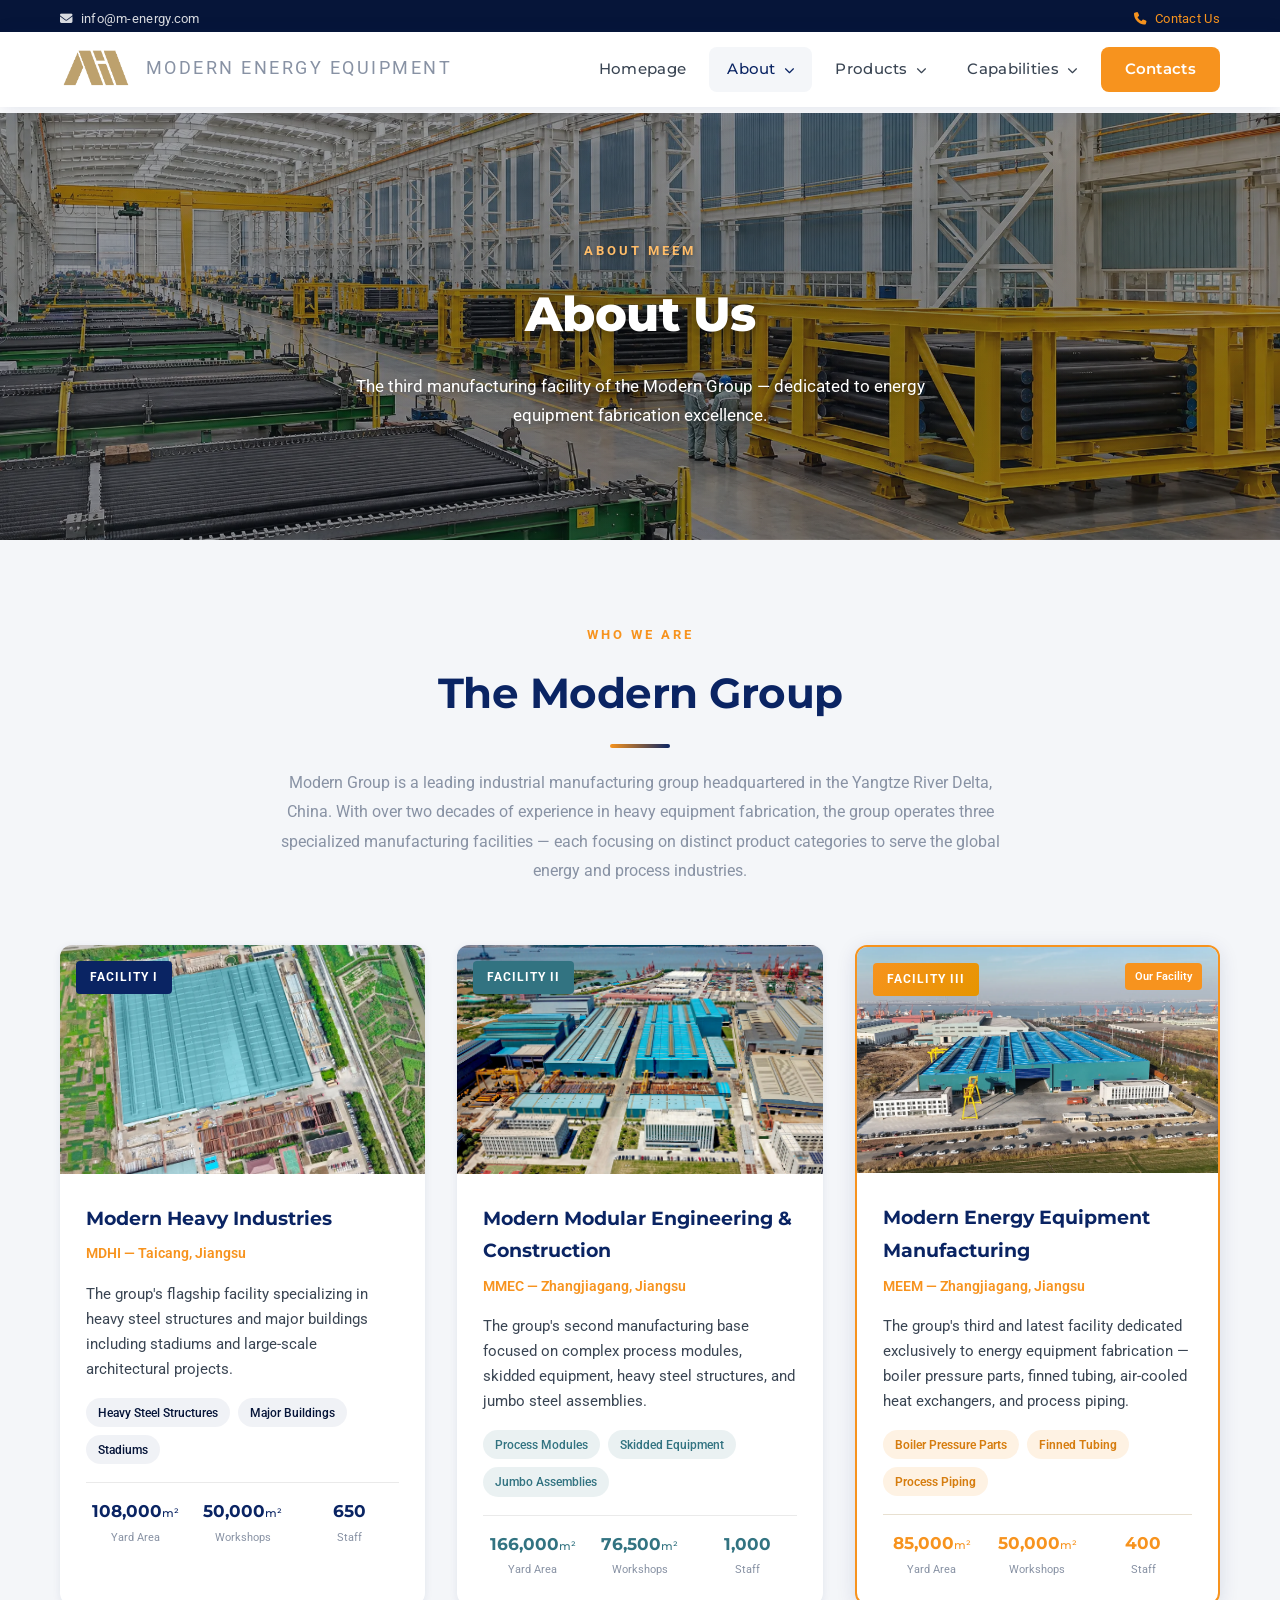
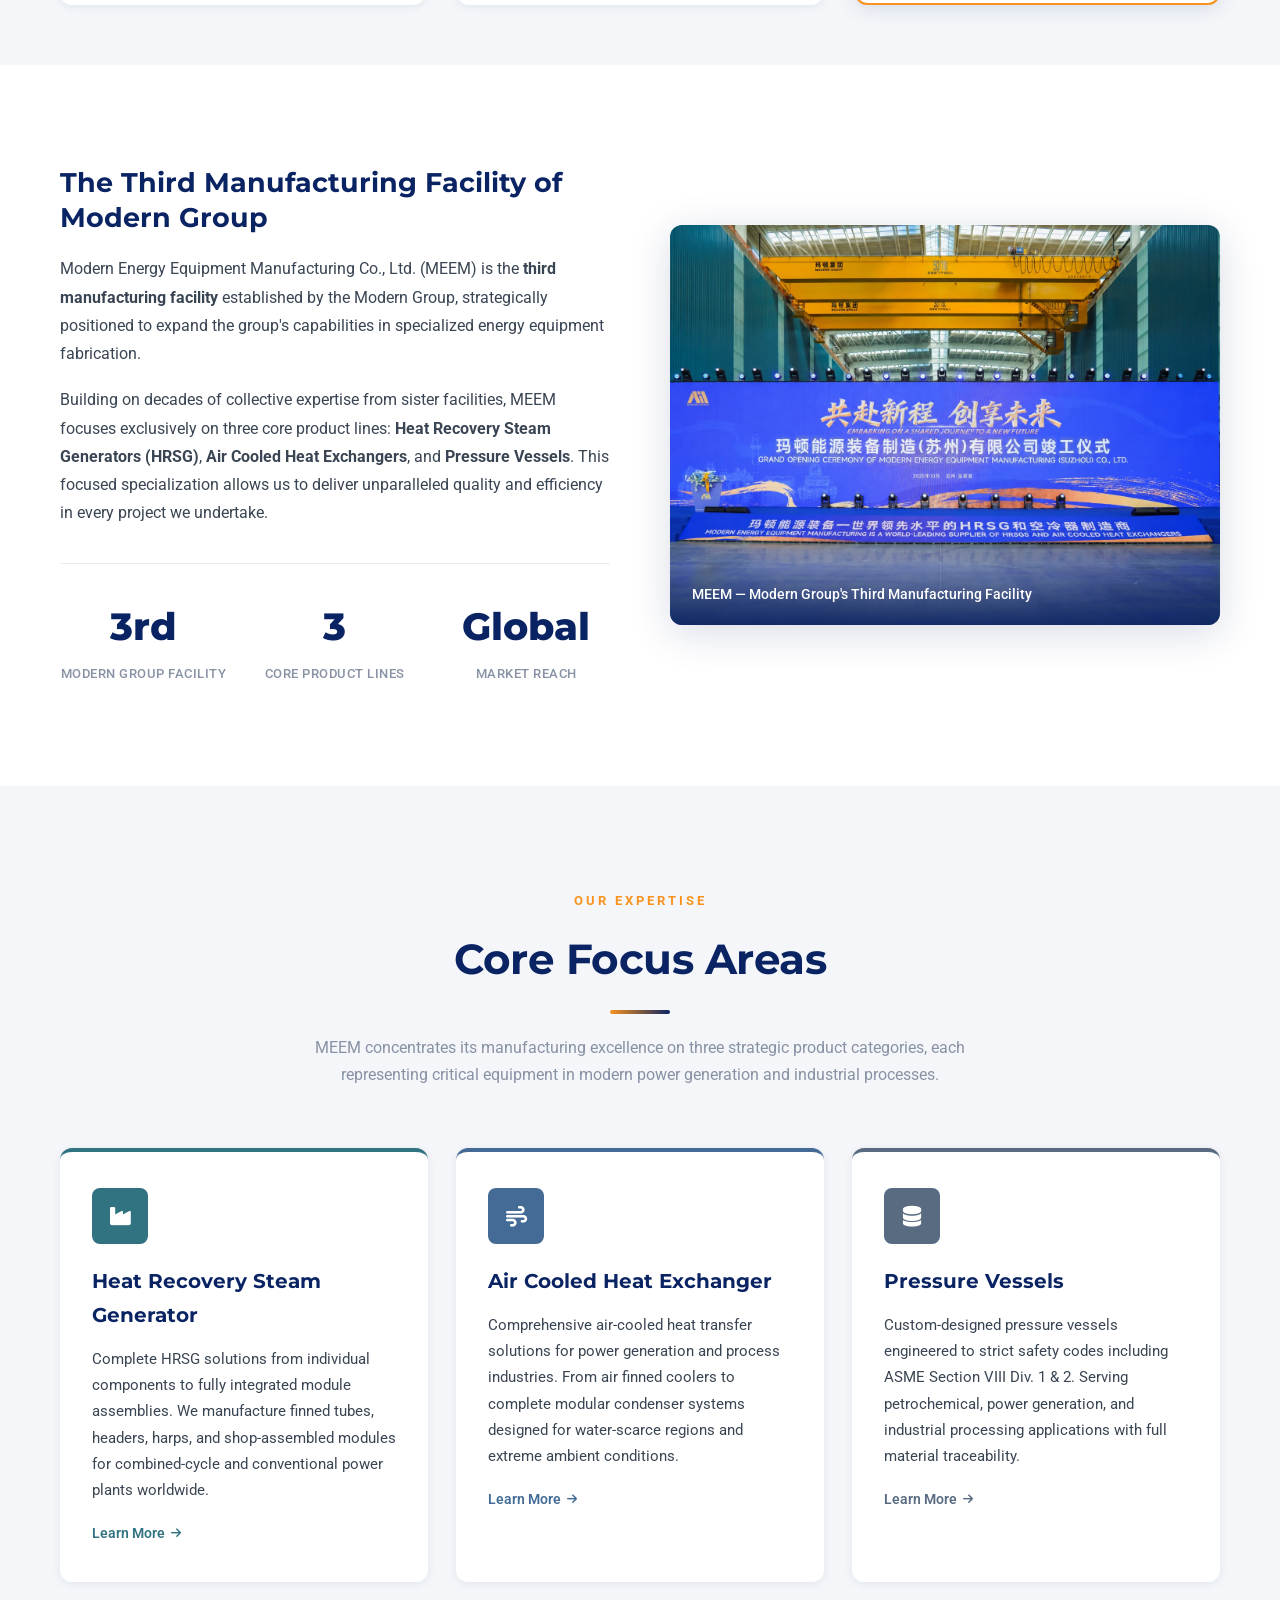
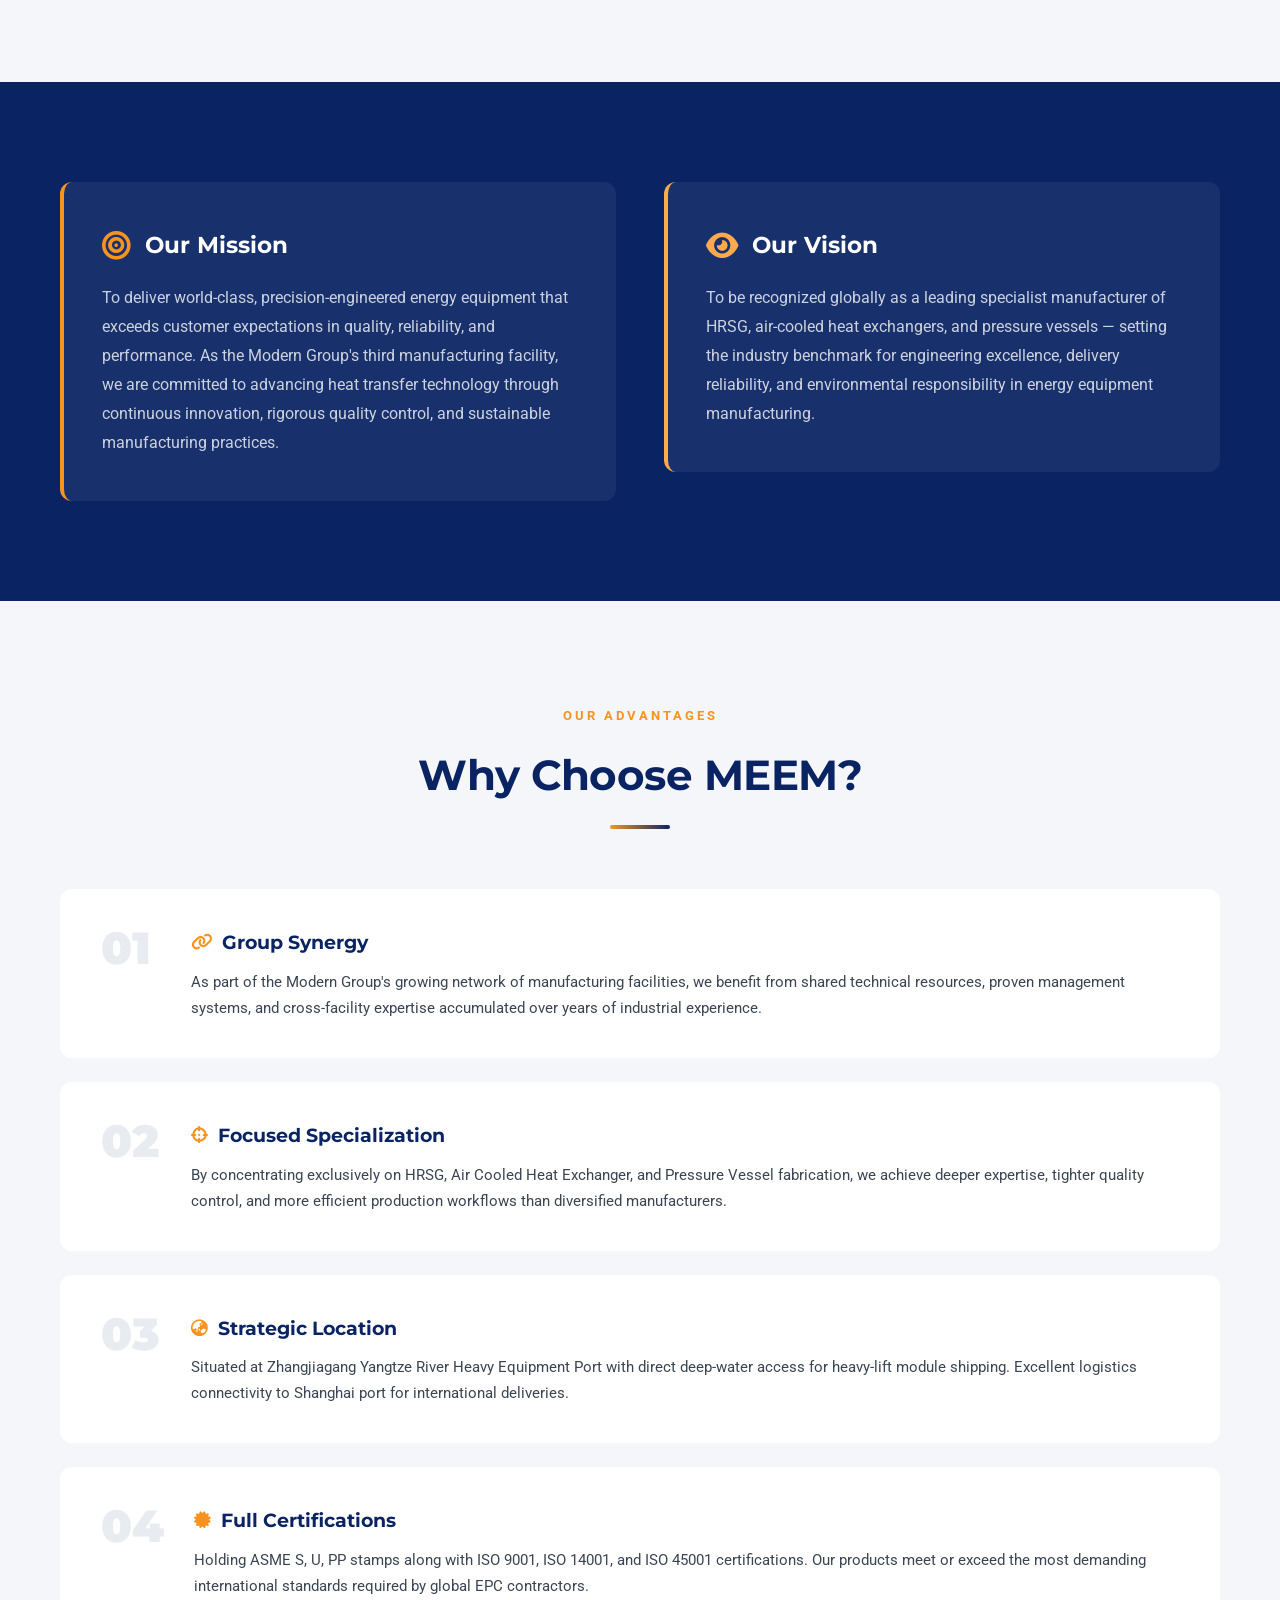
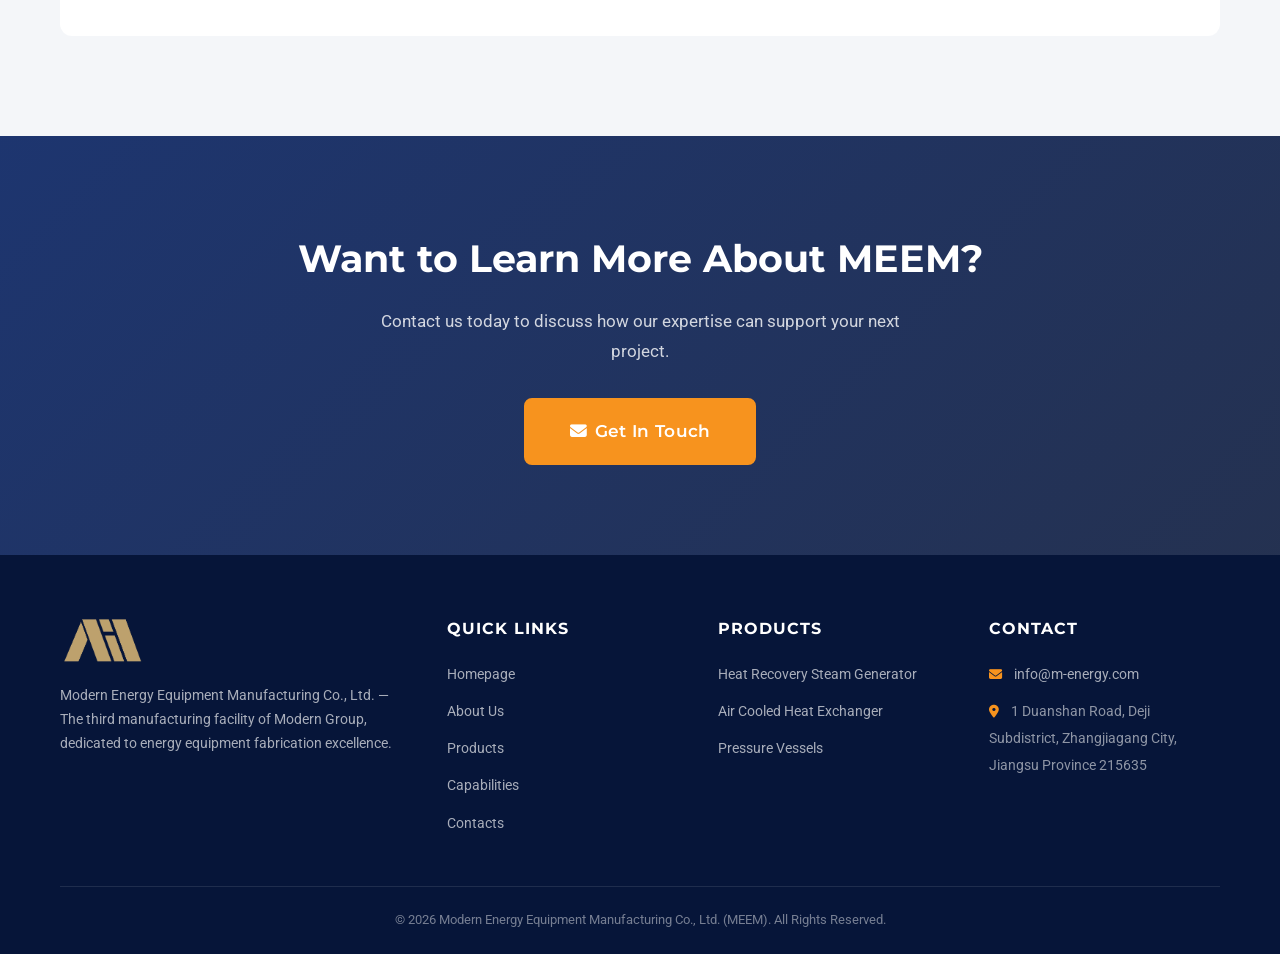
==== commit 1391847c: "Update opening photo crane branding to Modern Group" ====
--- a/about-us.html
+++ b/about-us.html
@@ -244,7 +244,7 @@
                 </div>
                 <div class="about-image">
                     <div class="image-frame">
-                        <img src="images/meem_inception.webp" alt="MEEM Manufacturing Facility" />
+                        <img src="images/meem-inception-modern-group.webp" alt="MEEM Manufacturing Facility" />
                         <div class="image-caption">MEEM &mdash; Modern Group's Third Manufacturing Facility</div>
                     </div>
                 </div>
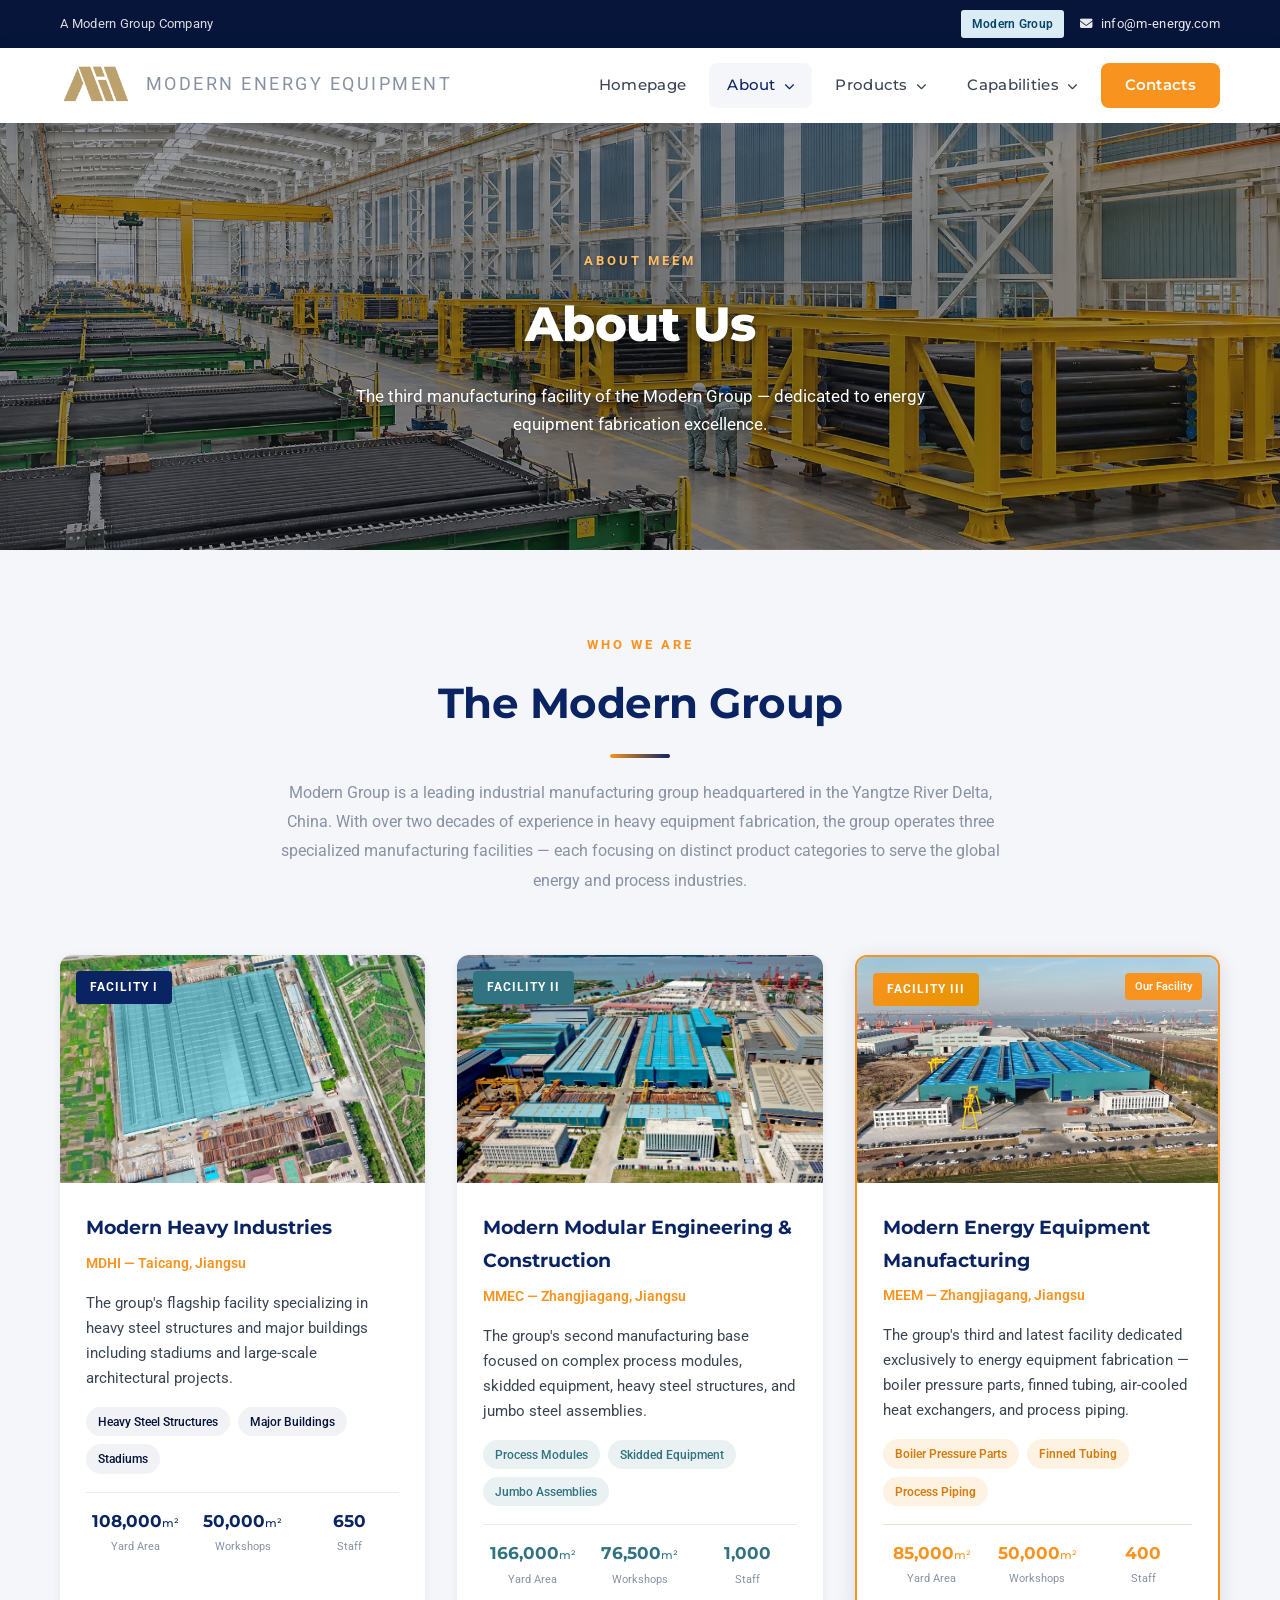
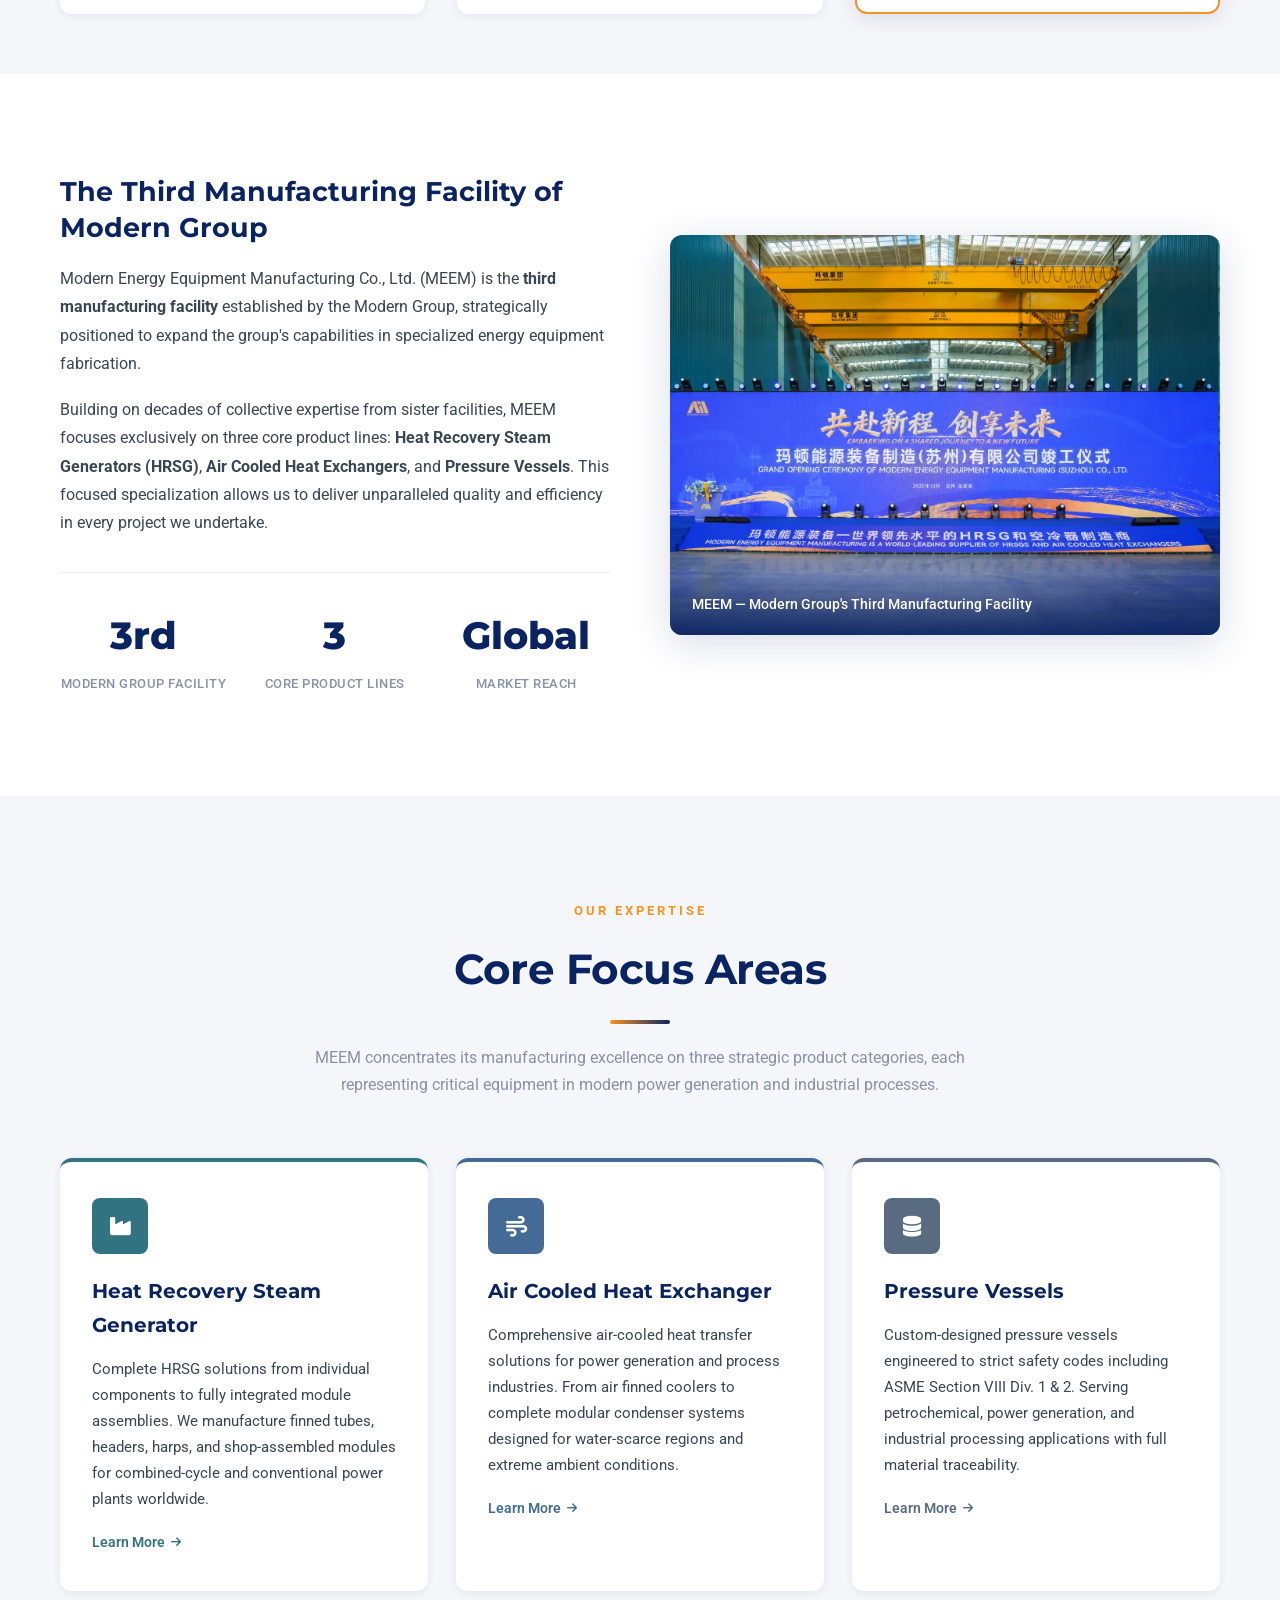
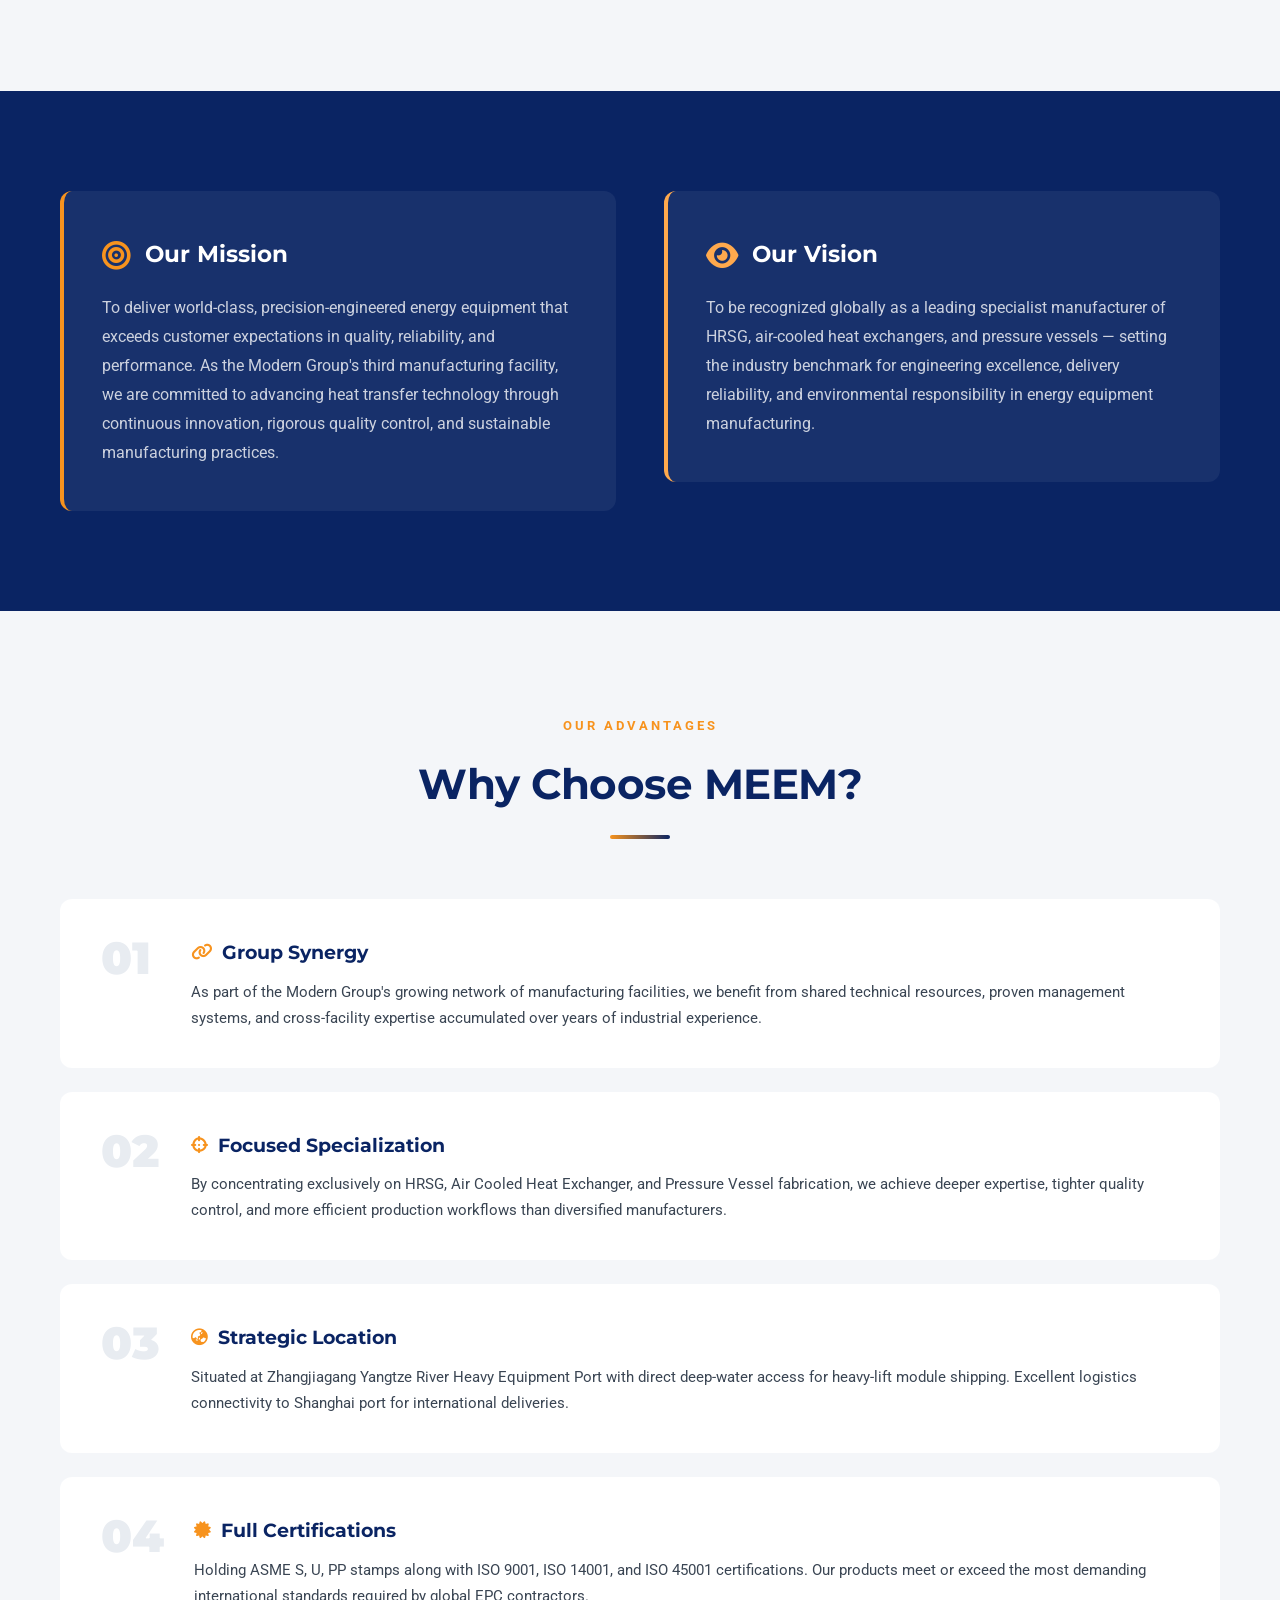
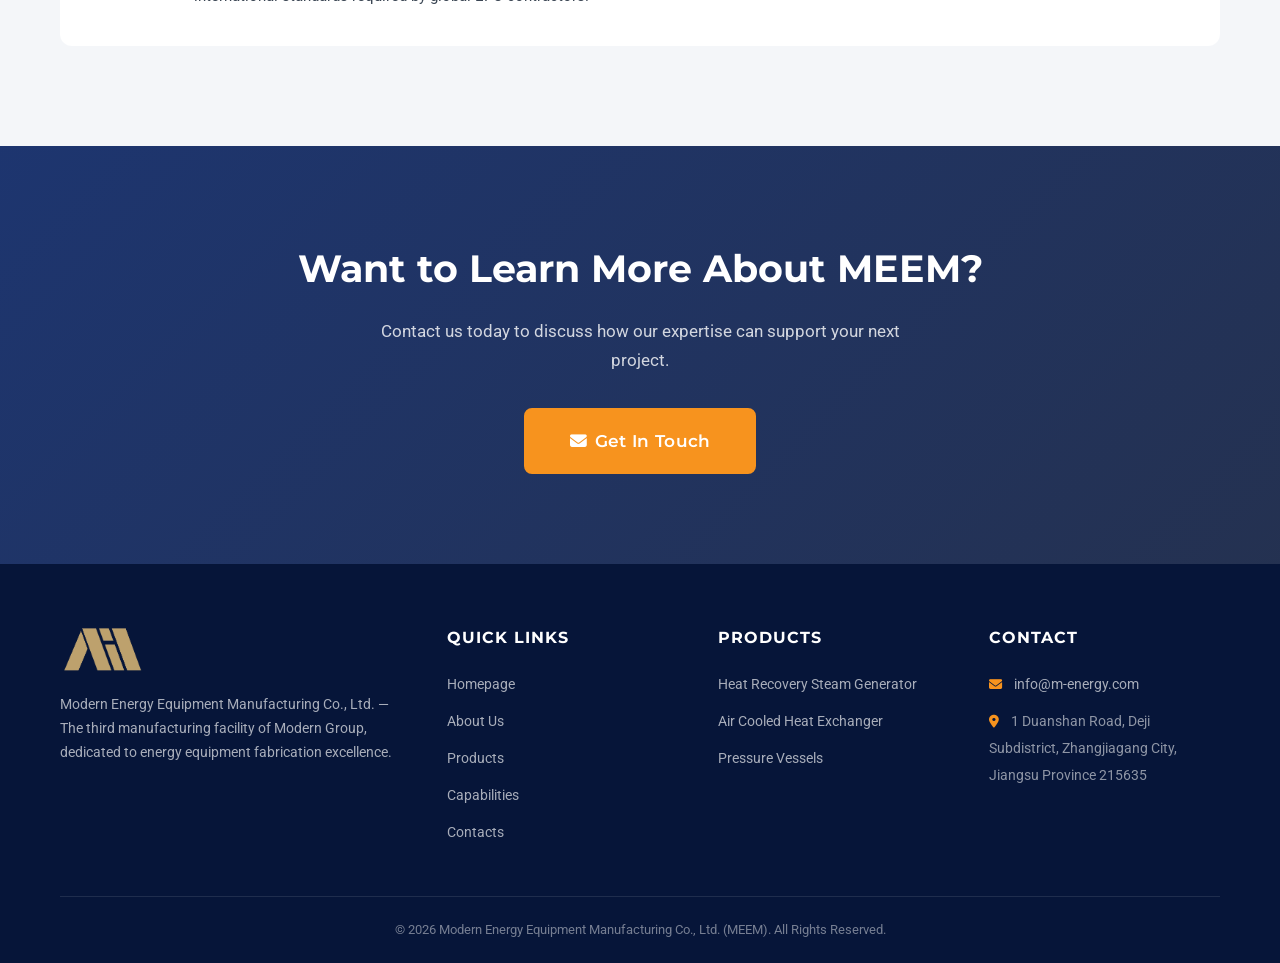
==== commit 3bea5127: "Apply approved Modern Group header sitewide with button before email" ====
--- a/about-us.html
+++ b/about-us.html
@@ -5,7 +5,7 @@
     <meta name="viewport" content="width=device-width, initial-scale=1.0">
     <title>About MEEM | Energy Equipment Manufacturer in Zhangjiagang</title>
     <meta name="description" content="Learn about MEEM, Modern Group's specialized energy equipment facility in Zhangjiagang. 85,000 m² yard, ASME certified, focused on HRSG, ACHE and pressure vessels.">
-    <link rel="stylesheet" href="css/styles.css">
+    <link rel="stylesheet" href="css/styles.css?v=20261102-group-header">
     <!-- Google Fonts -->
     <link href="https://fonts.googleapis.com/css2?family=Roboto:wght@300;400;500;700;900&family=Montserrat:wght@400;600;700;800&display=swap" rel="stylesheet">
     <!-- Font Awesome for icons -->
@@ -17,19 +17,20 @@
 <body>
 
     <!-- ==================== TOP BAR ==================== -->
-    <div class="top-bar">
+    <div class="top-bar group-affiliation-topbar">
         <div class="container">
             <div class="top-bar-left">
-                <span><i class="fas fa-envelope"></i> info@m-energy.com</span>
+                <span class="group-affiliation-label">A Modern Group Company</span>
             </div>
             <div class="top-bar-right">
-                <a href="#contacts"><i class="fas fa-phone"></i> Contact Us</a>
+                <a class="group-site-button" href="https://modernhig.com/">Modern Group</a>
+                <a class="group-email" href="mailto:info@m-energy.com"><i class="fas fa-envelope" aria-hidden="true"></i> info@m-energy.com</a>
             </div>
         </div>
     </div>
 
     <!-- ==================== NAVIGATION ==================== -->
-    <header class="main-header scrolled" id="mainHeader">
+    <header class="main-header" id="mainHeader">
         <div class="container">
             <nav class="navbar">
                 <a href="index.html" class="logo">
@@ -440,6 +441,6 @@
 
     <!-- Back to Top Button -->
     <button class="back-to-top" id="backToTop" aria-label="Back to Top"><i class="fas fa-chevron-up"></i></button>
-    <script src="script.js"></script>
+    <script src="script.js?v=20261102-group-header"></script>
 </body>
 </html>
--- a/css/styles.css
+++ b/css/styles.css
@@ -1861,3 +1861,23 @@
         font-size: 2.2rem;
     }
 }
+
+/* ---------- Modern Group affiliation header ---------- */
+.top-bar.group-affiliation-topbar { padding:10px 0; font-size:13px; line-height:1.5; }
+.group-affiliation-topbar .container { gap:16px; }
+.group-affiliation-topbar .top-bar-left { display:flex; align-items:center; }
+.group-affiliation-topbar .group-affiliation-label { font-size:13px; white-space:nowrap; }
+.group-affiliation-topbar .top-bar-right { display:flex; align-items:center; gap:16px; }
+.group-affiliation-topbar .group-email { color:rgba(255,255,255,0.9); white-space:nowrap; }
+.group-affiliation-topbar .group-email:hover { color:#fff; }
+.group-affiliation-topbar .group-site-button { display:inline-block; padding:5px 11px; border-radius:3px; background:#dcecf5; color:#04466c; font-size:12px; font-weight:600; line-height:1.5; white-space:nowrap; }
+.group-affiliation-topbar .group-site-button:hover,
+.group-affiliation-topbar .group-site-button:focus-visible { background:#c8e4f2; color:#04466c; }
+.group-affiliation-topbar a:focus-visible { outline:2px solid #fff; outline-offset:3px; }
+@media (min-width:769px) {
+    /* Match MMEC's 48px top bar: 10px padding + 28px button + 10px padding. */
+    .top-bar.group-affiliation-topbar { height:48px; }
+    .main-header { top:48px; }
+    .main-header.scrolled { top:0; }
+    .hero { margin-top:48px; }
+}
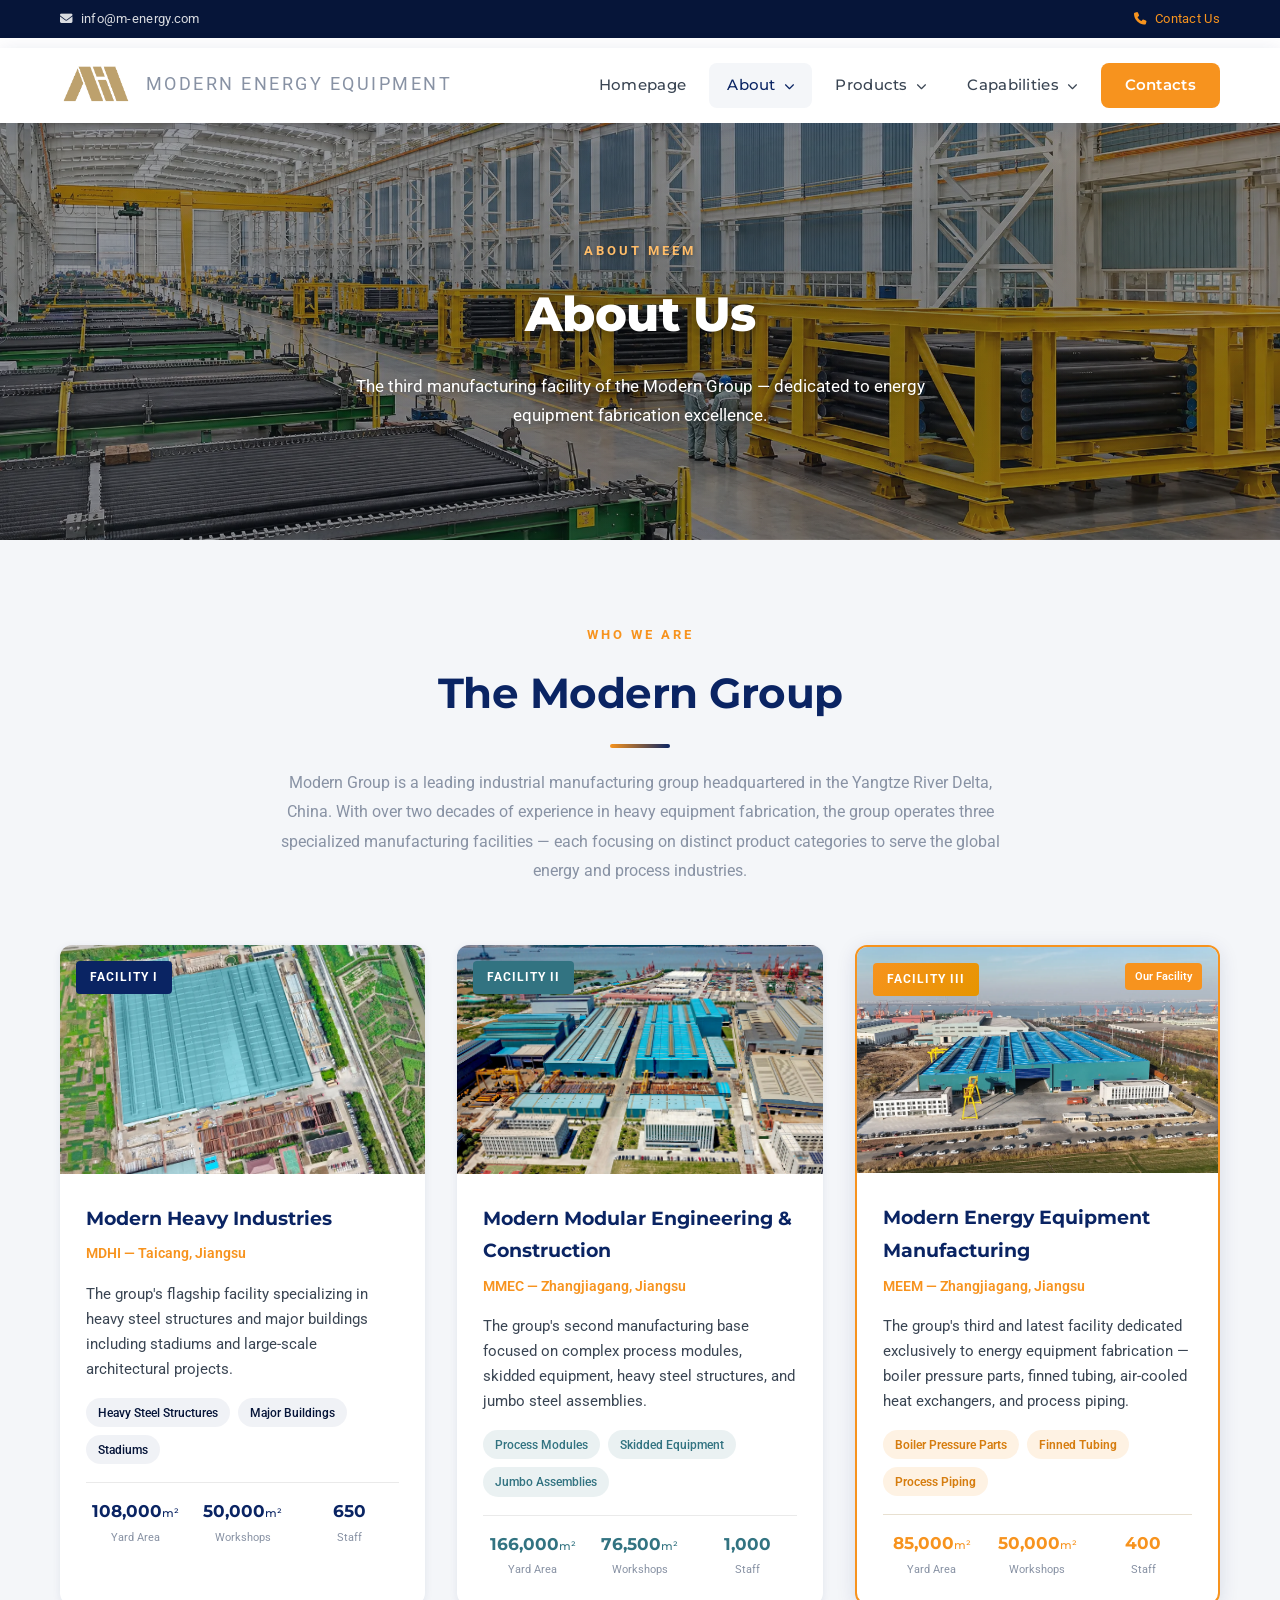
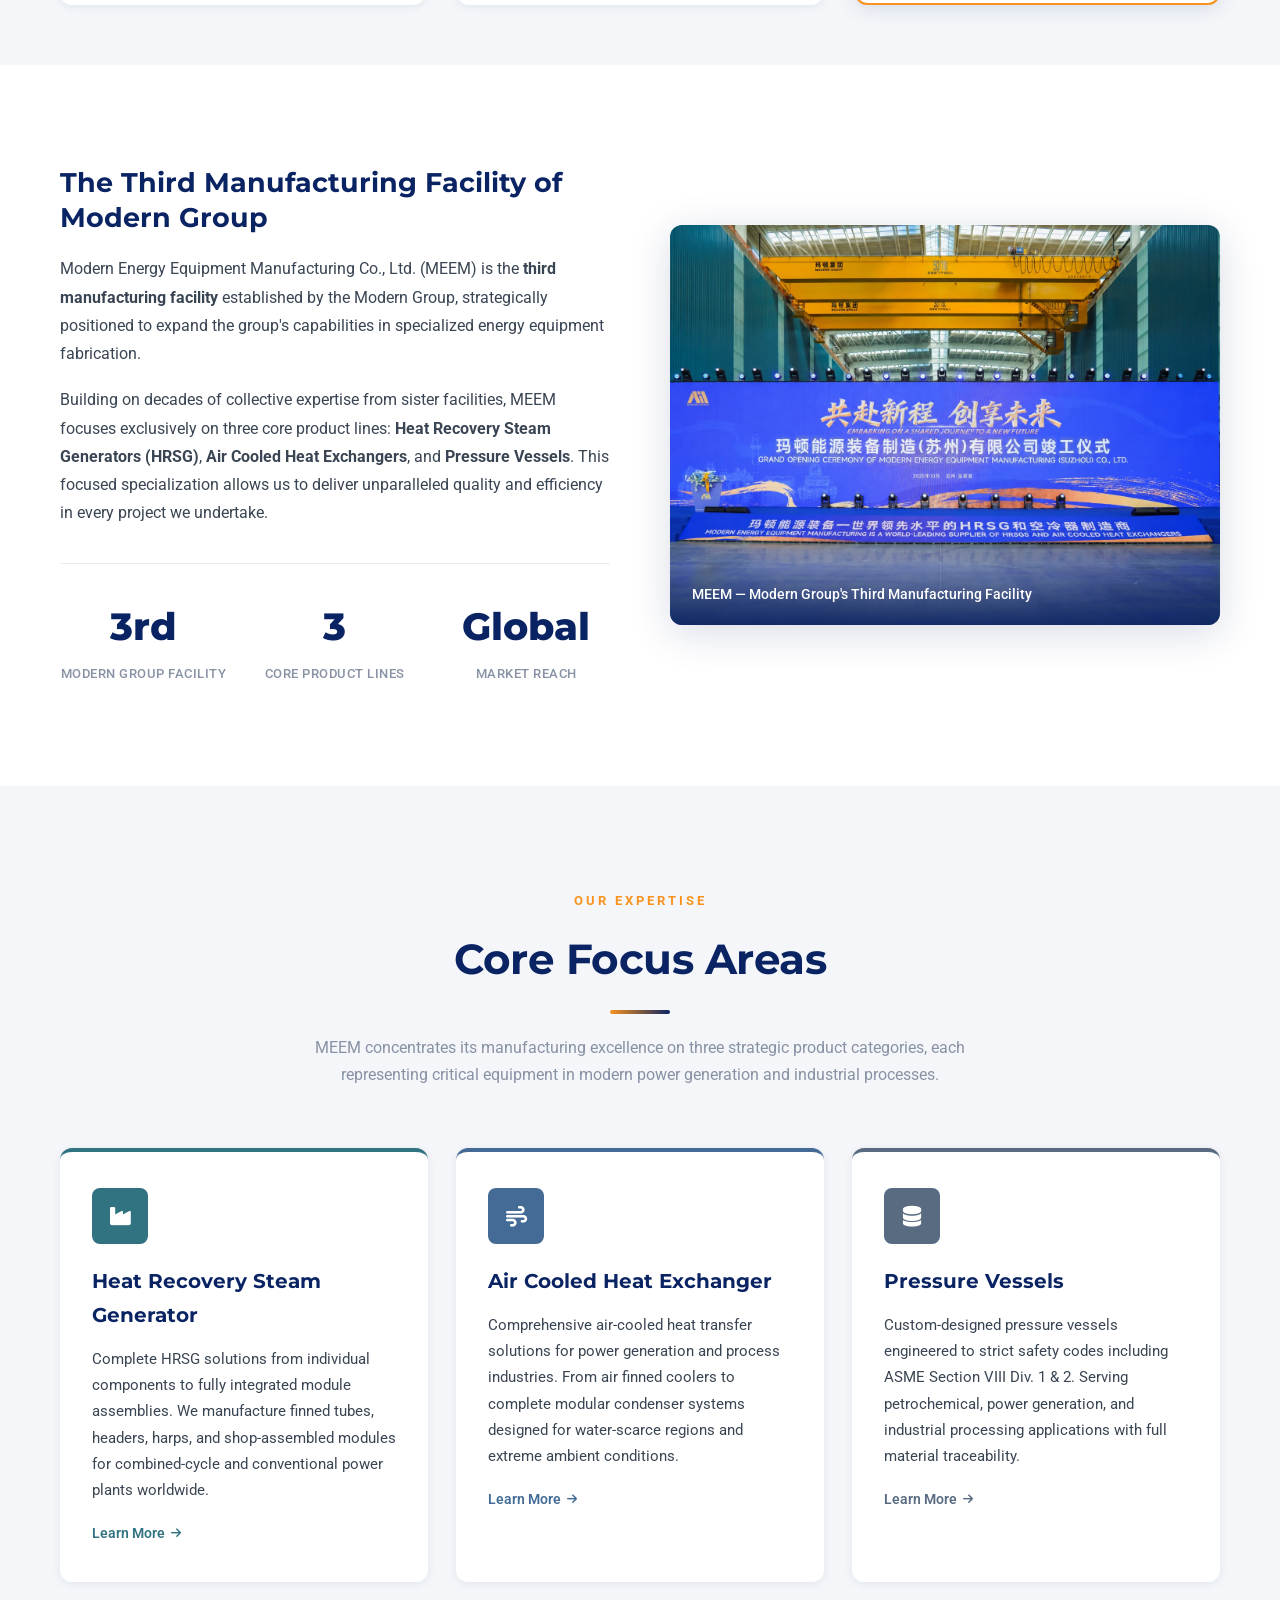
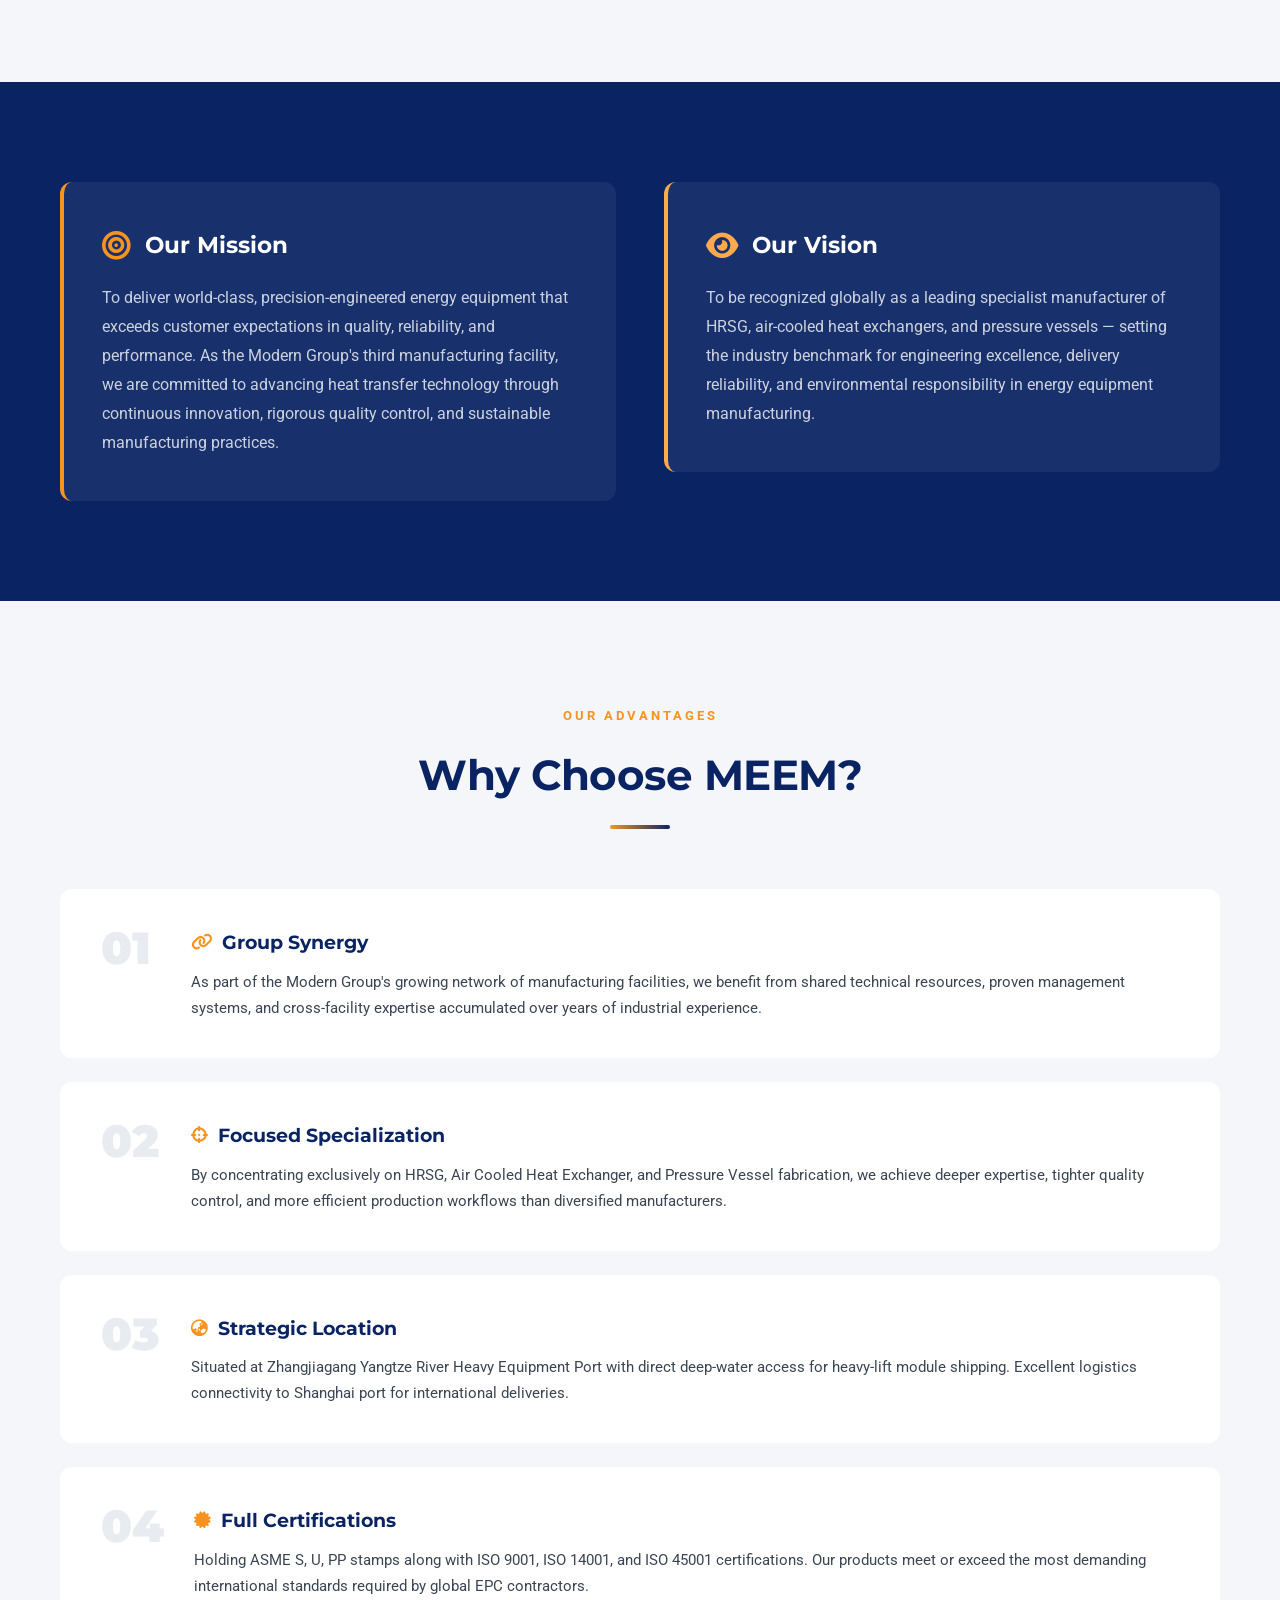
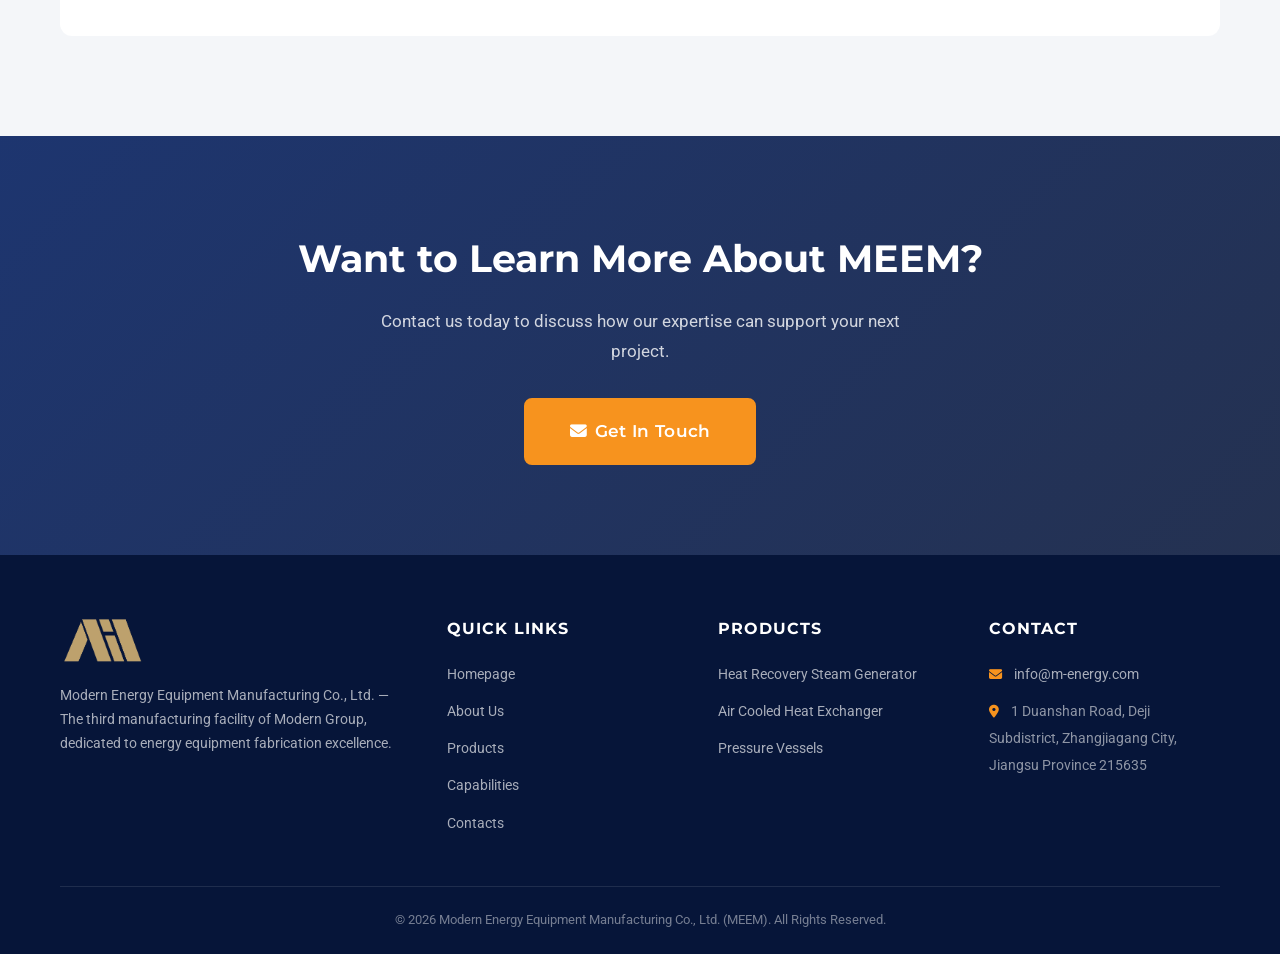
==== commit 45947097: "Remove Design page and all site navigation links (#7)" ====
--- a/about-us.html
+++ b/about-us.html
@@ -5,7 +5,7 @@
     <meta name="viewport" content="width=device-width, initial-scale=1.0">
     <title>About MEEM | Energy Equipment Manufacturer in Zhangjiagang</title>
     <meta name="description" content="Learn about MEEM, Modern Group's specialized energy equipment facility in Zhangjiagang. 85,000 m² yard, ASME certified, focused on HRSG, ACHE and pressure vessels.">
-    <link rel="stylesheet" href="css/styles.css?v=20261102-group-header">
+    <link rel="stylesheet" href="css/styles.css">
     <!-- Google Fonts -->
     <link href="https://fonts.googleapis.com/css2?family=Roboto:wght@300;400;500;700;900&family=Montserrat:wght@400;600;700;800&display=swap" rel="stylesheet">
     <!-- Font Awesome for icons -->
@@ -17,20 +17,19 @@
 <body>
 
     <!-- ==================== TOP BAR ==================== -->
-    <div class="top-bar group-affiliation-topbar">
+    <div class="top-bar">
         <div class="container">
             <div class="top-bar-left">
-                <span class="group-affiliation-label">A Modern Group Company</span>
+                <span><i class="fas fa-envelope"></i> info@m-energy.com</span>
             </div>
             <div class="top-bar-right">
-                <a class="group-site-button" href="https://modernhig.com/">Modern Group</a>
-                <a class="group-email" href="mailto:info@m-energy.com"><i class="fas fa-envelope" aria-hidden="true"></i> info@m-energy.com</a>
+                <a href="#contacts"><i class="fas fa-phone"></i> Contact Us</a>
             </div>
         </div>
     </div>
 
     <!-- ==================== NAVIGATION ==================== -->
-    <header class="main-header" id="mainHeader">
+    <header class="main-header scrolled" id="mainHeader">
         <div class="container">
             <nav class="navbar">
                 <a href="index.html" class="logo">
@@ -62,7 +61,6 @@
                         <a href="index.html#capabilities">Capabilities <i class="fas fa-chevron-down"></i></a>
                         <ul class="dropdown-menu">
                             <li><a href="facility.html">Facility &amp; Equipment</a></li>
-                            <li><a href="design.html">Design &amp; Detailing</a></li>
                             <li><a href="laboratory.html">Laboratory</a></li>
                             <li><a href="certifications.html">Certifications</a></li>
                             <li><a href="project-gallery.html">Project Gallery</a></li>
@@ -441,6 +439,6 @@
 
     <!-- Back to Top Button -->
     <button class="back-to-top" id="backToTop" aria-label="Back to Top"><i class="fas fa-chevron-up"></i></button>
-    <script src="script.js?v=20261102-group-header"></script>
+    <script src="script.js"></script>
 </body>
 </html>
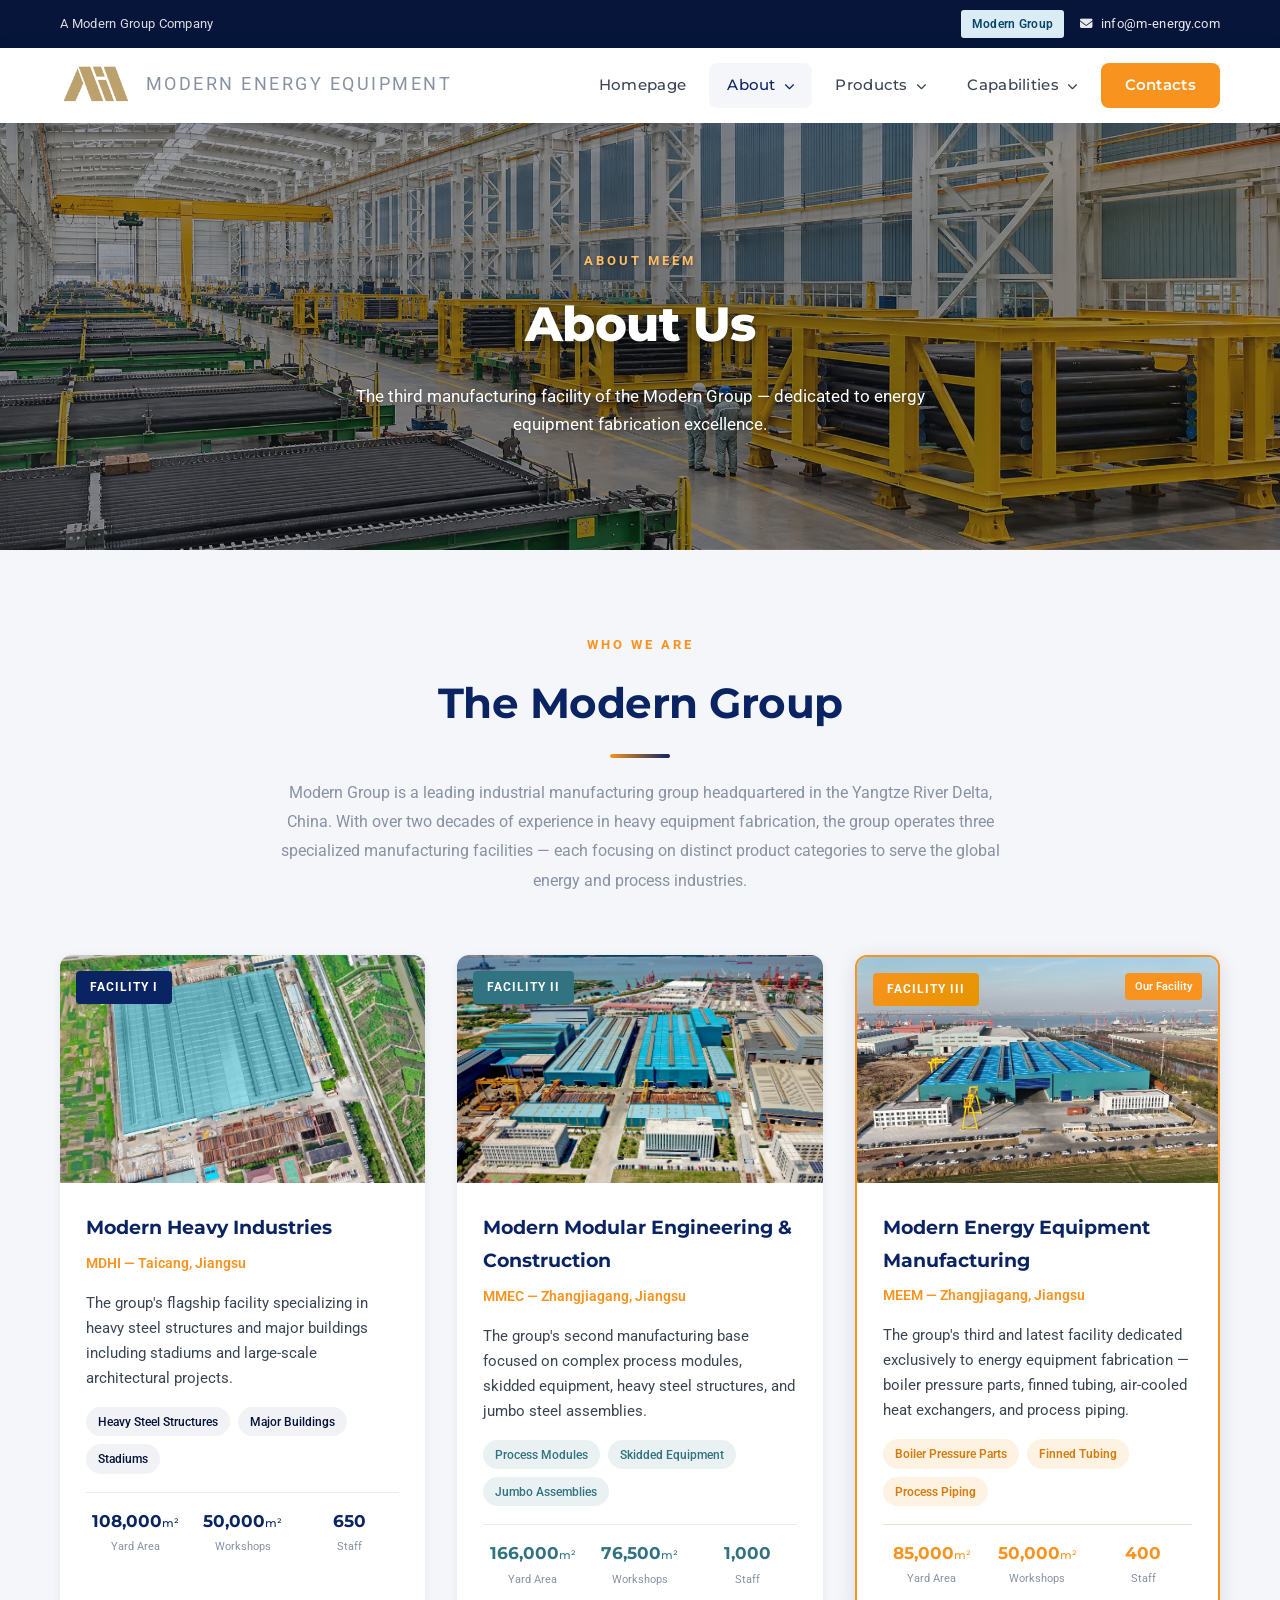
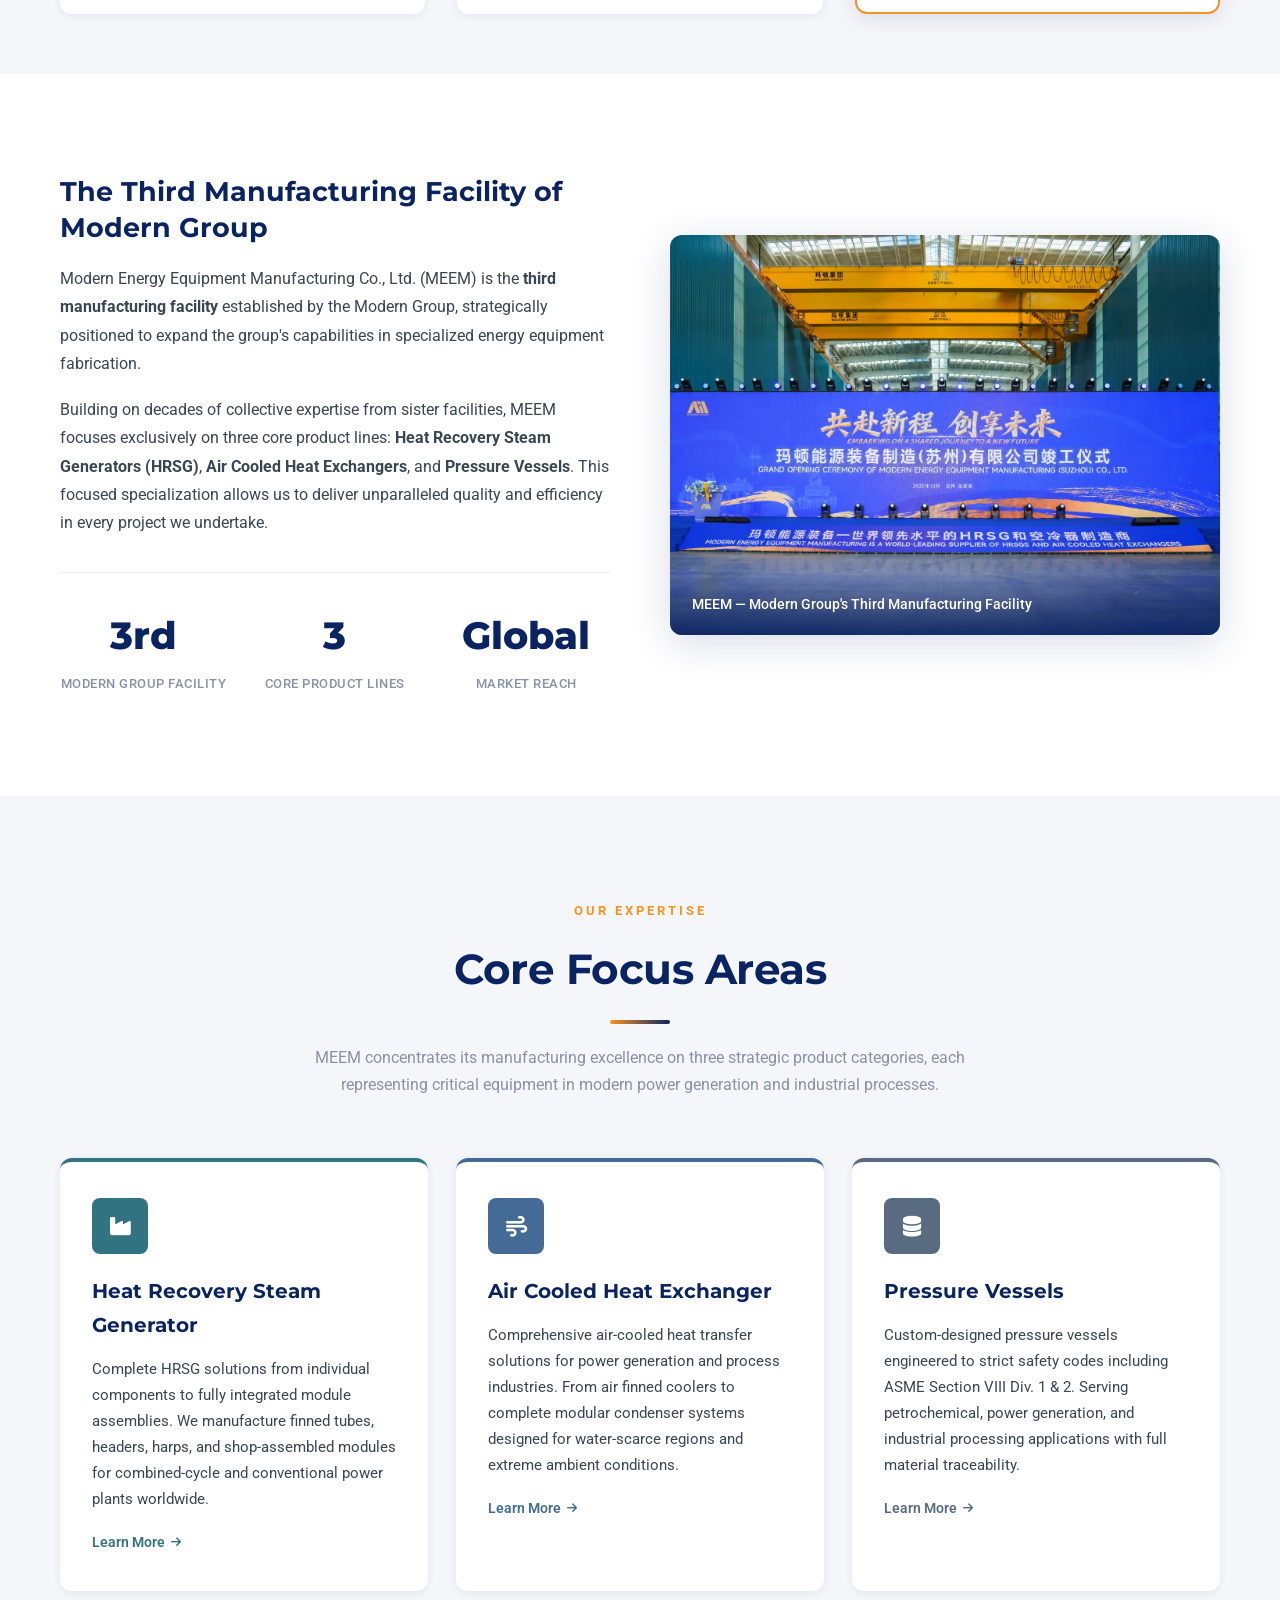
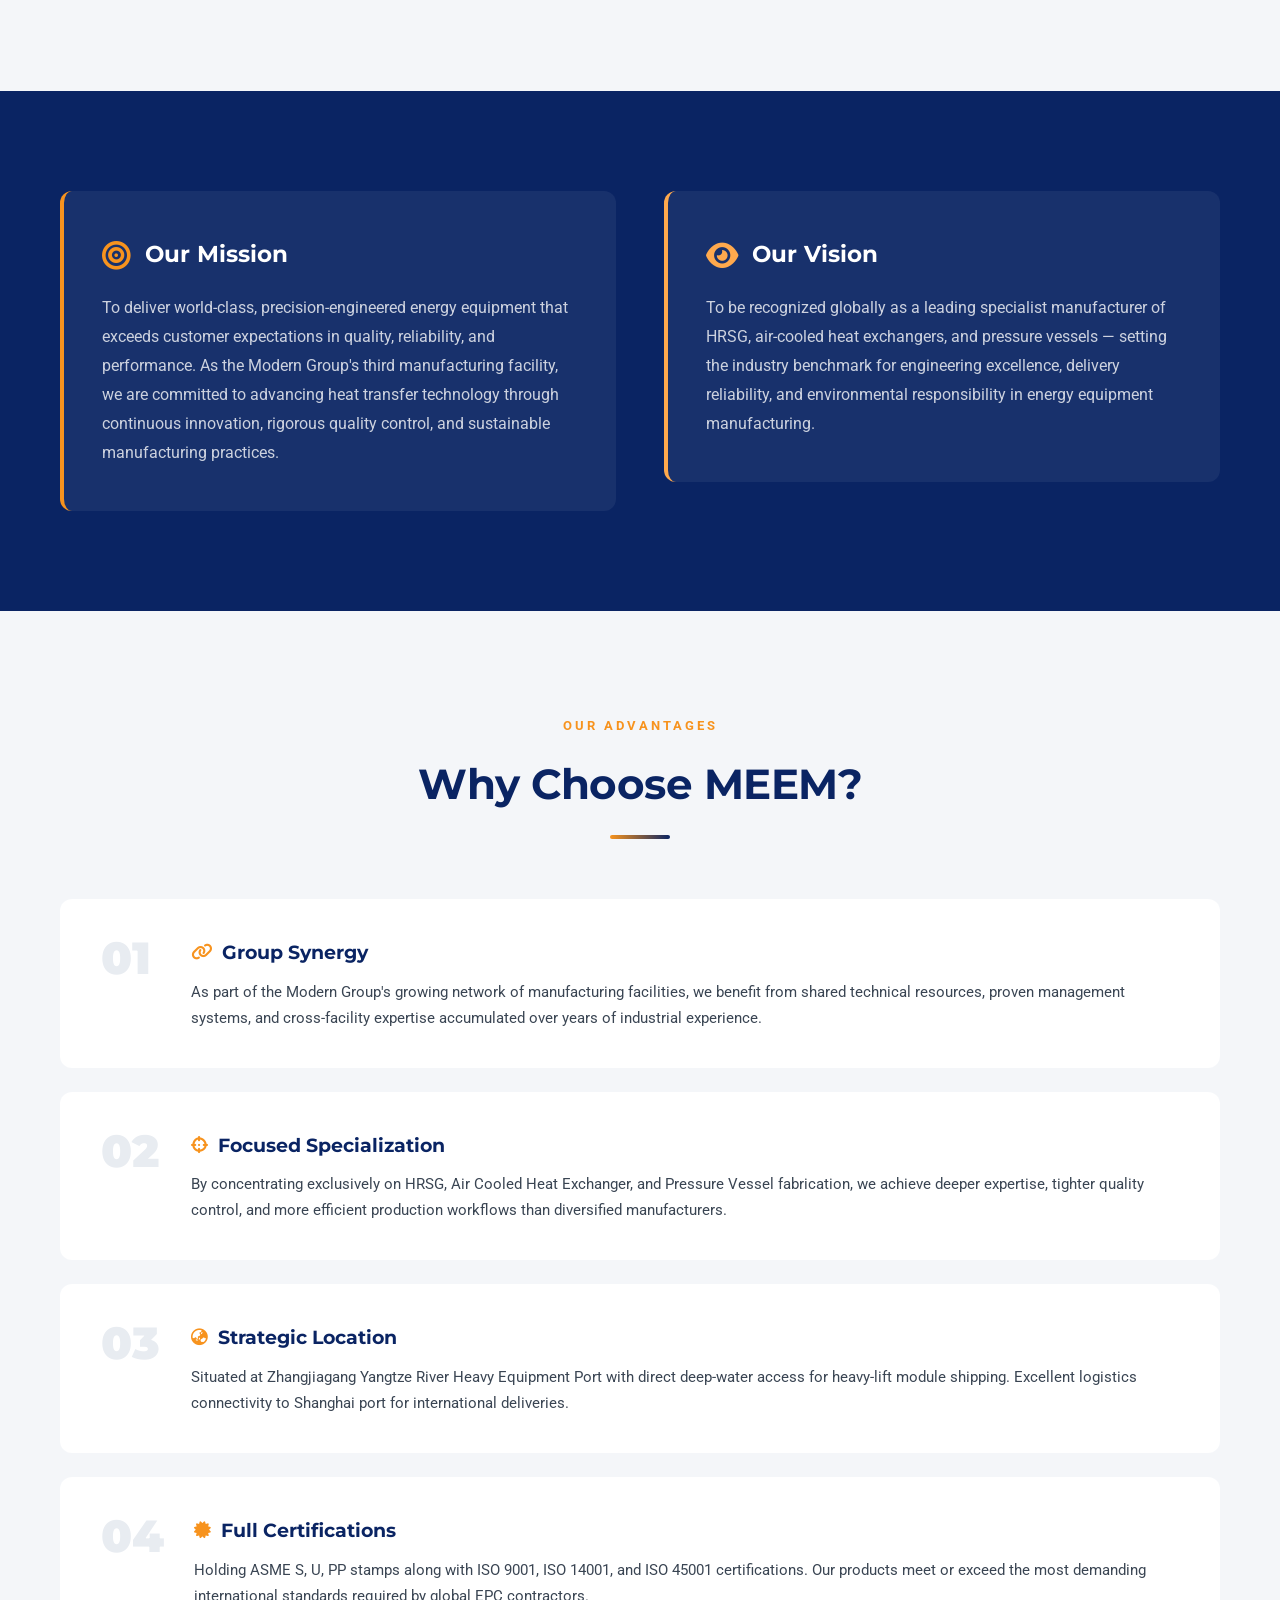
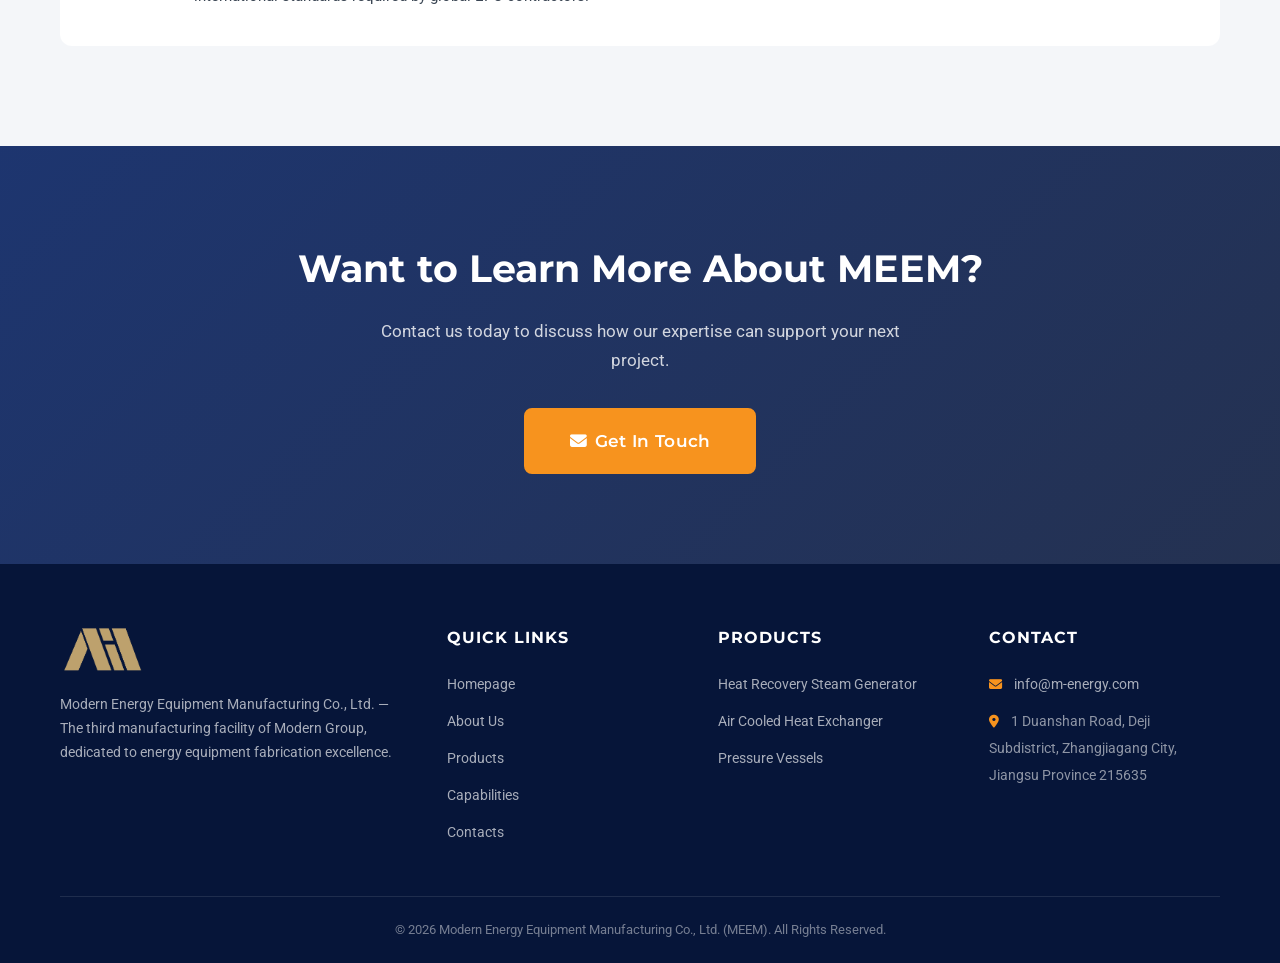
==== commit 6f9601ac: "Apply Modern Group header across the MEEM website (#6) * Preview Modern Group affiliation header on " ====
--- a/about-us.html
+++ b/about-us.html
@@ -5,7 +5,7 @@
     <meta name="viewport" content="width=device-width, initial-scale=1.0">
     <title>About MEEM | Energy Equipment Manufacturer in Zhangjiagang</title>
     <meta name="description" content="Learn about MEEM, Modern Group's specialized energy equipment facility in Zhangjiagang. 85,000 m² yard, ASME certified, focused on HRSG, ACHE and pressure vessels.">
-    <link rel="stylesheet" href="css/styles.css">
+    <link rel="stylesheet" href="css/styles.css?v=20261102-group-header">
     <!-- Google Fonts -->
     <link href="https://fonts.googleapis.com/css2?family=Roboto:wght@300;400;500;700;900&family=Montserrat:wght@400;600;700;800&display=swap" rel="stylesheet">
     <!-- Font Awesome for icons -->
@@ -17,19 +17,20 @@
 <body>
 
     <!-- ==================== TOP BAR ==================== -->
-    <div class="top-bar">
+    <div class="top-bar group-affiliation-topbar">
         <div class="container">
             <div class="top-bar-left">
-                <span><i class="fas fa-envelope"></i> info@m-energy.com</span>
+                <span class="group-affiliation-label">A Modern Group Company</span>
             </div>
             <div class="top-bar-right">
-                <a href="#contacts"><i class="fas fa-phone"></i> Contact Us</a>
+                <a class="group-site-button" href="https://modernhig.com/">Modern Group</a>
+                <a class="group-email" href="mailto:info@m-energy.com"><i class="fas fa-envelope" aria-hidden="true"></i> info@m-energy.com</a>
             </div>
         </div>
     </div>
 
     <!-- ==================== NAVIGATION ==================== -->
-    <header class="main-header scrolled" id="mainHeader">
+    <header class="main-header" id="mainHeader">
         <div class="container">
             <nav class="navbar">
                 <a href="index.html" class="logo">
@@ -439,6 +440,6 @@
 
     <!-- Back to Top Button -->
     <button class="back-to-top" id="backToTop" aria-label="Back to Top"><i class="fas fa-chevron-up"></i></button>
-    <script src="script.js"></script>
+    <script src="script.js?v=20261102-group-header"></script>
 </body>
 </html>
